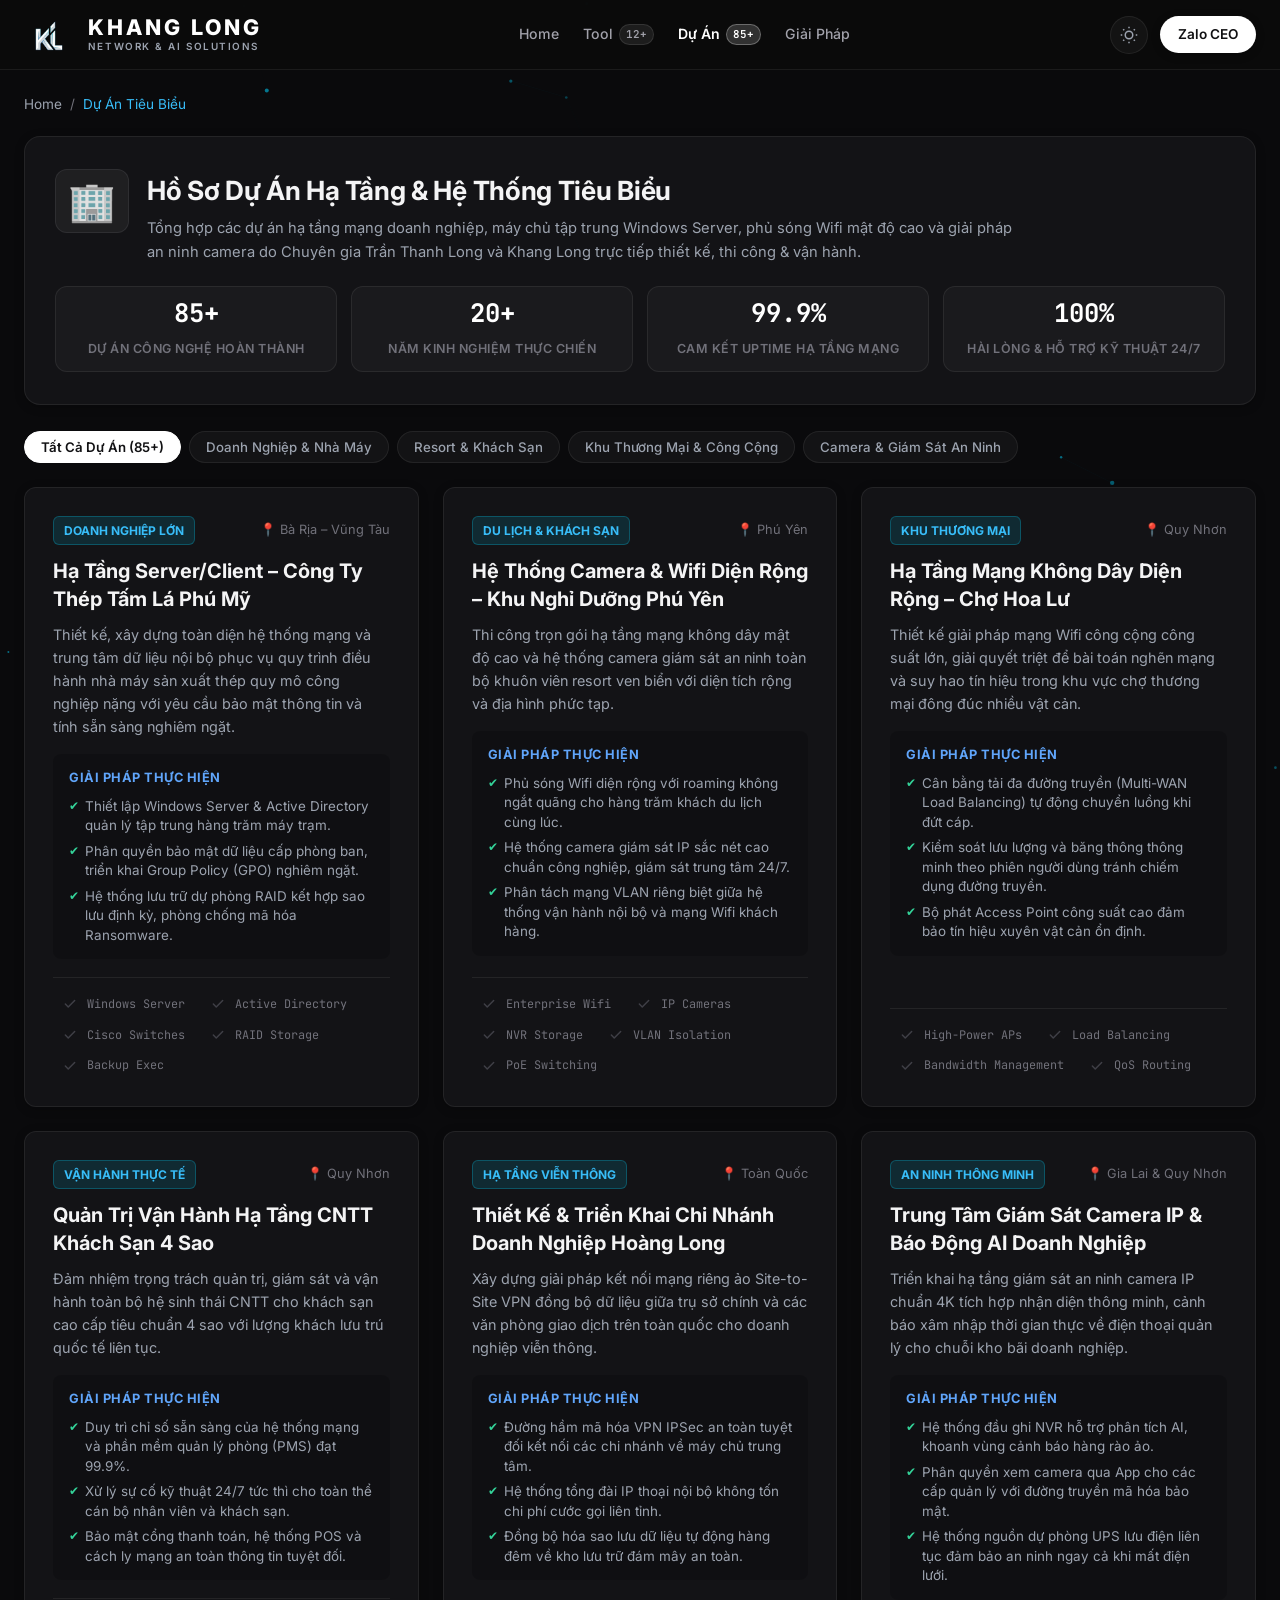
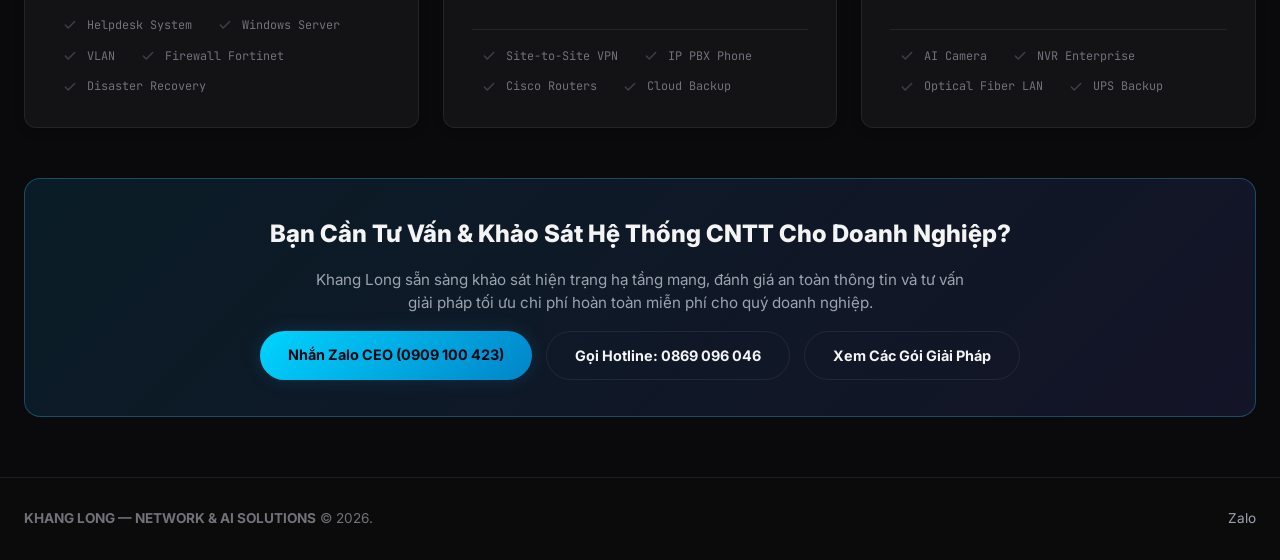
==== projects.html @ 03faca3a "perf: optimize webp images, defer scripts, and mobile canvas particles" ====
<!DOCTYPE html>
<html lang="vi" data-theme="dark">
<head>
  <meta charset="UTF-8">
  <meta name="viewport" content="width=device-width, initial-scale=1.0">
  <title>Dự Án Hạ Tầng &amp; Hệ Thống Tiêu Biểu | KHANG LONG — Network &amp; AI Solutions</title>
  
  <!-- Canonical URL & Primary SEO -->
  <link rel="canonical" href="https://khanglong.pro/projects.html">
  <meta name="description" content="Chi tiết các dự án hạ tầng mạng doanh nghiệp, máy chủ Windows Server, hệ thống Wifi diện rộng và an ninh camera do Khang Long triển khai.">
  <meta name="keywords" content="dự án hạ tầng mạng, thi công camera quy nhơn, hệ thống wifi khách sạn, resort quy nhơn, khang long projects">
  <meta name="author" content="KHANG LONG Network & AI Solutions">
  <meta name="robots" content="index, follow">

  <!-- OpenGraph Meta Tags (Facebook, Zalo) -->
  <meta property="og:locale" content="vi_VN">
  <meta property="og:type" content="website">
  <meta property="og:site_name" content="KHANG LONG — Network & AI Solutions">
  <meta property="og:title" content="Dự Án Tiêu Biểu | KHANG LONG — Network & AI Solutions">
  <meta property="og:description" content="Hơn 85+ dự án hạ tầng công nghệ thông tin cho doanh nghiệp, nhà máy, resort, khách sạn.">
  <meta property="og:url" content="https://khanglong.pro/projects.html">
  <meta property="og:image" content="https://khanglong.pro/assets/images/khanglong_logo_official.jpg">
  <meta property="og:image:width" content="1200">
  <meta property="og:image:height" content="630">

  <!-- Favicon & Mobile Icons -->
  <link rel="icon" type="image/webp" href="assets/images/khanglong_transparent_icon.webp">
  <link rel="apple-touch-icon" href="assets/images/khanglong_transparent_icon.webp">

  <!-- Google Fonts: Inter, Plus Jakarta Sans & JetBrains Mono -->
  <link rel="preconnect" href="https://fonts.googleapis.com">
  <link rel="preconnect" href="https://fonts.gstatic.com" crossorigin>
  <link href="https://fonts.googleapis.com/css2?family=Inter:wght@400;500;600;700;800&family=JetBrains+Mono:wght@400;500;600&family=Plus+Jakarta+Sans:wght@600;700;800&display=swap" rel="stylesheet">

  <!-- Core CSS -->
  <link rel="stylesheet" href="assets/css/style.css">

  <style>
    .page-container {
      max-width: var(--max-width);
      margin: 24px auto 60px;
      padding: 0 24px;
      position: relative;
      z-index: 10;
    }

    .breadcrumb-nav {
      display: flex;
      align-items: center;
      gap: 8px;
      font-size: 0.85rem;
      color: var(--text-muted);
      margin-bottom: 20px;
    }
    .breadcrumb-nav a {
      color: var(--text-secondary);
      text-decoration: none;
      transition: color 0.2s ease;
    }
    .breadcrumb-nav a:hover {
      color: var(--cyan);
    }

    /* Hero Banner */
    .hero-banner {
      padding: 32px 30px;
      border-radius: var(--radius-lg);
      margin-bottom: 26px;
      position: relative;
      display: flex;
      flex-direction: column;
      gap: 18px;
    }
    .hero-title-row {
      display: flex;
      align-items: flex-start;
      gap: 18px;
    }
    .hero-icon-box {
      font-size: 2.4rem;
      line-height: 1;
      padding: 12px;
      background: rgba(255, 255, 255, 0.05);
      border: 1px solid var(--glass-border);
      border-radius: var(--radius-md);
    }
    .hero-title {
      font-family: var(--font-main);
      font-size: 1.65rem;
      font-weight: 700;
      color: var(--text-primary);
      margin-bottom: 6px;
      letter-spacing: -0.3px;
    }
    .hero-desc {
      font-size: 0.92rem;
      color: var(--text-secondary);
      line-height: 1.6;
      max-width: 880px;
    }

    /* Stats Row */
    .stats-row {
      display: grid;
      grid-template-columns: repeat(auto-fit, minmax(200px, 1fr));
      gap: 14px;
      margin-top: 4px;
    }
    .stat-box {
      padding: 14px 18px;
      background: rgba(255, 255, 255, 0.03);
      border: 1px solid var(--glass-border);
      border-radius: var(--radius-md);
      display: flex;
      align-items: center;
      gap: 14px;
    }
    .stat-number {
      font-size: 1.6rem;
      font-weight: 700;
      color: #ffffff;
      font-family: var(--font-mono);
      line-height: 1;
    }
    .stat-label {
      font-size: 0.78rem;
      color: var(--text-muted);
      line-height: 1.3;
    }

    /* Filter Bar */
    .filter-bar {
      display: flex;
      gap: 8px;
      flex-wrap: wrap;
      margin-bottom: 24px;
    }
    .filter-btn {
      padding: 7px 16px;
      border-radius: 999px;
      background: rgba(255, 255, 255, 0.04);
      border: 1px solid var(--glass-border);
      color: var(--text-secondary);
      font-family: var(--font-main);
      font-size: 0.83rem;
      font-weight: 500;
      cursor: pointer;
      transition: all 0.2s ease;
    }
    .filter-btn:hover {
      background: rgba(255, 255, 255, 0.08);
      color: var(--text-primary);
    }
    .filter-btn.active {
      background: #ffffff;
      color: #111113;
      border-color: #ffffff;
      font-weight: 600;
    }

    /* Projects Detailed Grid */
    .projects-detailed-grid {
      display: grid;
      grid-template-columns: repeat(auto-fit, minmax(380px, 1fr));
      gap: 24px;
    }
    .project-card-detail {
      padding: 28px;
      display: flex;
      flex-direction: column;
      justify-content: space-between;
      transition: all 0.3s cubic-bezier(0.4, 0, 0.2, 1);
    }
    .project-card-detail:hover {
      transform: translateY(-5px);
      border-color: var(--glass-border-hover);
      box-shadow: 0 16px 36px rgba(0, 0, 0, 0.35);
    }
    .project-meta-row {
      display: flex;
      justify-content: space-between;
      align-items: center;
      margin-bottom: 12px;
    }
    .project-badge-tag {
      font-size: 0.75rem;
      font-weight: 700;
      text-transform: uppercase;
      padding: 4px 10px;
      border-radius: 6px;
      background: rgba(0, 212, 255, 0.12);
      color: var(--cyan);
      border: 1px solid rgba(0, 212, 255, 0.25);
    }
    .project-location-tag {
      font-size: 0.8rem;
      color: var(--text-muted);
      display: flex;
      align-items: center;
      gap: 4px;
    }
    .project-title {
      font-size: 1.25rem;
      font-weight: 700;
      color: var(--text-primary);
      margin-bottom: 10px;
      line-height: 1.4;
    }
    .project-desc {
      font-size: 0.9rem;
      color: var(--text-secondary);
      line-height: 1.6;
      margin-bottom: 16px;
    }
    .project-highlights-box {
      background: rgba(0, 0, 0, 0.2);
      border-radius: var(--radius-sm);
      padding: 14px 16px;
      margin-bottom: 18px;
    }
    [data-theme="light"] .project-highlights-box {
      background: #f1f5f9;
    }
    .project-highlights-title {
      font-size: 0.8rem;
      font-weight: 700;
      text-transform: uppercase;
      letter-spacing: 0.5px;
      color: var(--blue);
      margin-bottom: 8px;
    }
    .project-highlights-list {
      list-style: none;
      padding: 0;
      margin: 0;
      display: flex;
      flex-direction: column;
      gap: 6px;
    }
    .project-highlights-list li {
      font-size: 0.84rem;
      color: var(--text-secondary);
      position: relative;
      padding-left: 16px;
      line-height: 1.45;
    }
    .project-highlights-list li::before {
      content: '✔';
      position: absolute;
      left: 0;
      color: var(--green);
      font-size: 0.75rem;
    }
    .project-tech-tags {
      display: flex;
      flex-wrap: wrap;
      gap: 6px;
      margin-top: auto;
      padding-top: 14px;
      border-top: 1px solid var(--glass-border);
    }
    .tech-pill {
      font-family: var(--font-mono);
      font-size: 0.74rem;
      padding: 4px 10px;
      background: rgba(255, 255, 255, 0.05);
      border-radius: 6px;
      color: var(--text-muted);
      border: 1px solid rgba(255, 255, 255, 0.08);
    }
    [data-theme="light"] .tech-pill {
      background: #f8fafc;
      border-color: #e2e8f0;
      color: #64748b;
    }

    /* CTA Section */
    .cta-banner {
      margin-top: 50px;
      padding: 36px 32px;
      border-radius: var(--radius-lg);
      text-align: center;
      background: linear-gradient(135deg, rgba(14, 165, 233, 0.12), rgba(99, 102, 241, 0.12));
      border: 1px solid rgba(56, 189, 248, 0.3);
      display: flex;
      flex-direction: column;
      align-items: center;
      gap: 16px;
    }
    .cta-banner h3 {
      font-size: 1.5rem;
      font-weight: 800;
      color: var(--text-primary);
    }
    .cta-banner p {
      max-width: 650px;
      color: var(--text-secondary);
      font-size: 0.95rem;
      line-height: 1.5;
    }
    .cta-btn-group {
      display: flex;
      gap: 14px;
      flex-wrap: wrap;
      justify-content: center;
    }
    .btn-action-primary {
      padding: 12px 28px;
      background: linear-gradient(135deg, #00d4ff, #0284c7);
      color: #030712;
      font-weight: 700;
      font-size: 0.9rem;
      border-radius: 999px;
      text-decoration: none;
      box-shadow: 0 0 20px var(--cyan-glow);
      transition: all 0.25s ease;
    }
    .btn-action-primary:hover {
      transform: translateY(-2px);
      box-shadow: 0 0 26px var(--cyan-glow);
    }
    .btn-action-outline {
      padding: 12px 28px;
      background: transparent;
      border: 1px solid var(--glass-border);
      color: var(--text-primary);
      font-weight: 700;
      font-size: 0.9rem;
      border-radius: 999px;
      text-decoration: none;
      transition: all 0.25s ease;
    }
    .btn-action-outline:hover {
      border-color: var(--cyan);
      color: var(--cyan);
    }
  </style>
</head>
<body>

  <!-- Background Canvas & Ambient Orbs -->
  <canvas id="particle-canvas"></canvas>
  <div class="ambient-orb orb-1"></div>
  <div class="ambient-orb orb-2"></div>

  <!-- ================= TOP HEADER ================= -->
  <header class="top-header">
    <div class="header-container">
      <a href="index.html" class="brand-link">
        <img src="assets/images/khanglong_transparent_icon.webp" alt="KL Logo" class="brand-icon" width="36" height="36" decoding="async">
        <div class="brand-text">
          <span class="brand-title">KHANG LONG</span>
          <span class="brand-sub">NETWORK &amp; AI SOLUTIONS</span>
        </div>
      </a>

      <!-- Navigation Menu -->
      <nav>
        <ul class="nav-menu">
          <li><a href="index.html" class="nav-item-btn">Home</a></li>
          <li><a href="tools.html" class="nav-item-btn">Tool <span class="badge-pill">12+</span></a></li>
          <li><a href="projects.html" class="nav-item-btn active">Dự Án <span class="badge-pill">85+</span></a></li>
          <li><a href="services.html" class="nav-item-btn">Giải Pháp</a></li>
        </ul>
      </nav>

      <!-- Actions -->
      <div class="header-actions">
        <button class="theme-toggle-btn" id="theme-toggle" title="Chuyển đổi Sáng/Tối">
          <svg width="18" height="18" viewBox="0 0 24 24" fill="none" stroke="currentColor" stroke-width="2">
            <circle cx="12" cy="12" r="5"></circle>
            <line x1="12" y1="1" x2="12" y2="3"></line>
            <line x1="12" y1="21" x2="12" y2="23"></line>
            <line x1="4.22" y1="4.22" x2="5.64" y2="5.64"></line>
            <line x1="18.36" y1="18.36" x2="19.78" y2="19.78"></line>
            <line x1="1" y1="12" x2="3" y2="12"></line>
            <line x1="21" y1="12" x2="23" y2="12"></line>
            <line x1="4.22" y1="19.78" x2="5.64" y2="18.36"></line>
            <line x1="18.36" y1="5.64" x2="19.78" y2="4.22"></line>
          </svg>
        </button>
        <a href="https://zalo.me/0909100423" target="_blank" class="cta-contact-btn">Zalo CEO</a>
      </div>
    </div>
  </header>

  <!-- ================= PROJECTS PAGE CONTAINER ================= -->
  <main class="page-container">
    
    <!-- Breadcrumbs -->
    <div class="breadcrumb-nav">
      <a href="index.html">Home</a>
      <span style="color: var(--text-muted);">/</span>
      <span style="color: var(--cyan);">Dự Án Tiêu Biểu</span>
    </div>

    <!-- Hero Banner -->
    <div class="hero-banner glass-panel">
      <div class="hero-title-row">
        <div class="hero-icon-box">🏢</div>
        <div>
          <h1 class="hero-title">Hồ Sơ Dự Án Hạ Tầng &amp; Hệ Thống Tiêu Biểu</h1>
          <p class="hero-desc">
            Tổng hợp các dự án hạ tầng mạng doanh nghiệp, máy chủ tập trung Windows Server, phủ sóng Wifi mật độ cao và giải pháp an ninh camera do Chuyên gia Trần Thanh Long và Khang Long trực tiếp thiết kế, thi công &amp; vận hành.
          </p>
        </div>
      </div>

      <!-- Stats -->
      <div class="stats-row">
        <div class="stat-box">
          <div class="stat-number">85+</div>
          <div class="stat-label">Dự án công nghệ hoàn thành</div>
        </div>
        <div class="stat-box">
          <div class="stat-number">20+</div>
          <div class="stat-label">Năm kinh nghiệm thực chiến</div>
        </div>
        <div class="stat-box">
          <div class="stat-number">99.9%</div>
          <div class="stat-label">Cam kết Uptime hạ tầng mạng</div>
        </div>
        <div class="stat-box">
          <div class="stat-number">100%</div>
          <div class="stat-label">Hài lòng &amp; Hỗ trợ kỹ thuật 24/7</div>
        </div>
      </div>
    </div>

    <!-- Category Filters -->
    <div class="filter-bar">
      <button class="filter-btn active" data-filter="all">Tất Cả Dự Án (85+)</button>
      <button class="filter-btn" data-filter="enterprise">Doanh Nghiệp &amp; Nhà Máy</button>
      <button class="filter-btn" data-filter="hospitality">Resort &amp; Khách Sạn</button>
      <button class="filter-btn" data-filter="commercial">Khu Thương Mại &amp; Công Cộng</button>
      <button class="filter-btn" data-filter="security">Camera &amp; Giám Sát An Ninh</button>
    </div>

    <!-- Projects Grid -->
    <div class="projects-detailed-grid" id="projects-grid">

      <!-- Project 1 -->
      <div class="project-card-detail glass-panel" data-category="enterprise">
        <div>
          <div class="project-meta-row">
            <span class="project-badge-tag">Doanh Nghiệp Lớn</span>
            <span class="project-location-tag">📍 Bà Rịa – Vũng Tàu</span>
          </div>
          <h2 class="project-title">Hạ Tầng Server/Client – Công Ty Thép Tấm Lá Phú Mỹ</h2>
          <p class="project-desc">
            Thiết kế, xây dựng toàn diện hệ thống mạng và trung tâm dữ liệu nội bộ phục vụ quy trình điều hành nhà máy sản xuất thép quy mô công nghiệp nặng với yêu cầu bảo mật thông tin và tính sẵn sàng nghiêm ngặt.
          </p>
          <div class="project-highlights-box">
            <div class="project-highlights-title">Giải Pháp Thực Hiện</div>
            <ul class="project-highlights-list">
              <li>Thiết lập Windows Server &amp; Active Directory quản lý tập trung hàng trăm máy trạm.</li>
              <li>Phân quyền bảo mật dữ liệu cấp phòng ban, triển khai Group Policy (GPO) nghiêm ngặt.</li>
              <li>Hệ thống lưu trữ dự phòng RAID kết hợp sao lưu định kỳ, phòng chống mã hóa Ransomware.</li>
            </ul>
          </div>
        </div>
        <div class="project-tech-tags">
          <span class="tech-pill">Windows Server</span>
          <span class="tech-pill">Active Directory</span>
          <span class="tech-pill">Cisco Switches</span>
          <span class="tech-pill">RAID Storage</span>
          <span class="tech-pill">Backup Exec</span>
        </div>
      </div>

      <!-- Project 2 -->
      <div class="project-card-detail glass-panel" data-category="hospitality">
        <div>
          <div class="project-meta-row">
            <span class="project-badge-tag">Du Lịch &amp; Khách Sạn</span>
            <span class="project-location-tag">📍 Phú Yên</span>
          </div>
          <h2 class="project-title">Hệ Thống Camera &amp; Wifi Diện Rộng – Khu Nghỉ Dưỡng Phú Yên</h2>
          <p class="project-desc">
            Thi công trọn gói hạ tầng mạng không dây mật độ cao và hệ thống camera giám sát an ninh toàn bộ khuôn viên resort ven biển với diện tích rộng và địa hình phức tạp.
          </p>
          <div class="project-highlights-box">
            <div class="project-highlights-title">Giải Pháp Thực Hiện</div>
            <ul class="project-highlights-list">
              <li>Phủ sóng Wifi diện rộng với roaming không ngắt quãng cho hàng trăm khách du lịch cùng lúc.</li>
              <li>Hệ thống camera giám sát IP sắc nét cao chuẩn công nghiệp, giám sát trung tâm 24/7.</li>
              <li>Phân tách mạng VLAN riêng biệt giữa hệ thống vận hành nội bộ và mạng Wifi khách hàng.</li>
            </ul>
          </div>
        </div>
        <div class="project-tech-tags">
          <span class="tech-pill">Enterprise Wifi</span>
          <span class="tech-pill">IP Cameras</span>
          <span class="tech-pill">NVR Storage</span>
          <span class="tech-pill">VLAN Isolation</span>
          <span class="tech-pill">PoE Switching</span>
        </div>
      </div>

      <!-- Project 3 -->
      <div class="project-card-detail glass-panel" data-category="commercial">
        <div>
          <div class="project-meta-row">
            <span class="project-badge-tag">Khu Thương Mại</span>
            <span class="project-location-tag">📍 Quy Nhơn</span>
          </div>
          <h2 class="project-title">Hạ Tầng Mạng Không Dây Diện Rộng – Chợ Hoa Lư</h2>
          <p class="project-desc">
            Thiết kế giải pháp mạng Wifi công cộng công suất lớn, giải quyết triệt để bài toán nghẽn mạng và suy hao tín hiệu trong khu vực chợ thương mại đông đúc nhiều vật cản.
          </p>
          <div class="project-highlights-box">
            <div class="project-highlights-title">Giải Pháp Thực Hiện</div>
            <ul class="project-highlights-list">
              <li>Cân bằng tải đa đường truyền (Multi-WAN Load Balancing) tự động chuyển luồng khi đứt cáp.</li>
              <li>Kiểm soát lưu lượng và băng thông thông minh theo phiên người dùng tránh chiếm dụng đường truyền.</li>
              <li>Bộ phát Access Point công suất cao đảm bảo tín hiệu xuyên vật cản ổn định.</li>
            </ul>
          </div>
        </div>
        <div class="project-tech-tags">
          <span class="tech-pill">High-Power APs</span>
          <span class="tech-pill">Load Balancing</span>
          <span class="tech-pill">Bandwidth Management</span>
          <span class="tech-pill">QoS Routing</span>
        </div>
      </div>

      <!-- Project 4 -->
      <div class="project-card-detail glass-panel" data-category="hospitality">
        <div>
          <div class="project-meta-row">
            <span class="project-badge-tag">Vận Hành Thực Tế</span>
            <span class="project-location-tag">📍 Quy Nhơn</span>
          </div>
          <h2 class="project-title">Quản Trị Vận Hành Hạ Tầng CNTT Khách Sạn 4 Sao</h2>
          <p class="project-desc">
            Đảm nhiệm trọng trách quản trị, giám sát và vận hành toàn bộ hệ sinh thái CNTT cho khách sạn cao cấp tiêu chuẩn 4 sao với lượng khách lưu trú quốc tế liên tục.
          </p>
          <div class="project-highlights-box">
            <div class="project-highlights-title">Giải Pháp Thực Hiện</div>
            <ul class="project-highlights-list">
              <li>Duy trì chỉ số sẵn sàng của hệ thống mạng và phần mềm quản lý phòng (PMS) đạt 99.9%.</li>
              <li>Xử lý sự cố kỹ thuật 24/7 tức thì cho toàn thể cán bộ nhân viên và khách sạn.</li>
              <li>Bảo mật cổng thanh toán, hệ thống POS và cách ly mạng an toàn thông tin tuyệt đối.</li>
            </ul>
          </div>
        </div>
        <div class="project-tech-tags">
          <span class="tech-pill">Helpdesk System</span>
          <span class="tech-pill">Windows Server</span>
          <span class="tech-pill">VLAN</span>
          <span class="tech-pill">Firewall Fortinet</span>
          <span class="tech-pill">Disaster Recovery</span>
        </div>
      </div>

      <!-- Project 5 -->
      <div class="project-card-detail glass-panel" data-category="enterprise">
        <div>
          <div class="project-meta-row">
            <span class="project-badge-tag">Hạ Tầng Viễn Thông</span>
            <span class="project-location-tag">📍 Toàn Quốc</span>
          </div>
          <h2 class="project-title">Thiết Kế &amp; Triển Khai Chi Nhánh Doanh Nghiệp Hoàng Long</h2>
          <p class="project-desc">
            Xây dựng giải pháp kết nối mạng riêng ảo Site-to-Site VPN đồng bộ dữ liệu giữa trụ sở chính và các văn phòng giao dịch trên toàn quốc cho doanh nghiệp viễn thông.
          </p>
          <div class="project-highlights-box">
            <div class="project-highlights-title">Giải Pháp Thực Hiện</div>
            <ul class="project-highlights-list">
              <li>Đường hầm mã hóa VPN IPSec an toàn tuyệt đối kết nối các chi nhánh về máy chủ trung tâm.</li>
              <li>Hệ thống tổng đài IP thoại nội bộ không tốn chi phí cước gọi liên tỉnh.</li>
              <li>Đồng bộ hóa sao lưu dữ liệu tự động hàng đêm về kho lưu trữ đám mây an toàn.</li>
            </ul>
          </div>
        </div>
        <div class="project-tech-tags">
          <span class="tech-pill">Site-to-Site VPN</span>
          <span class="tech-pill">IP PBX Phone</span>
          <span class="tech-pill">Cisco Routers</span>
          <span class="tech-pill">Cloud Backup</span>
        </div>
      </div>

      <!-- Project 6 -->
      <div class="project-card-detail glass-panel" data-category="security">
        <div>
          <div class="project-meta-row">
            <span class="project-badge-tag">An Ninh Thông Minh</span>
            <span class="project-location-tag">📍 Gia Lai &amp; Quy Nhơn</span>
          </div>
          <h2 class="project-title">Trung Tâm Giám Sát Camera IP &amp; Báo Động AI Doanh Nghiệp</h2>
          <p class="project-desc">
            Triển khai hạ tầng giám sát an ninh camera IP chuẩn 4K tích hợp nhận diện thông minh, cảnh báo xâm nhập thời gian thực về điện thoại quản lý cho chuỗi kho bãi doanh nghiệp.
          </p>
          <div class="project-highlights-box">
            <div class="project-highlights-title">Giải Pháp Thực Hiện</div>
            <ul class="project-highlights-list">
              <li>Hệ thống đầu ghi NVR hỗ trợ phân tích AI, khoanh vùng cảnh báo hàng rào ảo.</li>
              <li>Phân quyền xem camera qua App cho các cấp quản lý với đường truyền mã hóa bảo mật.</li>
              <li>Hệ thống nguồn dự phòng UPS lưu điện liên tục đảm bảo an ninh ngay cả khi mất điện lưới.</li>
            </ul>
          </div>
        </div>
        <div class="project-tech-tags">
          <span class="tech-pill">AI Camera</span>
          <span class="tech-pill">NVR Enterprise</span>
          <span class="tech-pill">Optical Fiber LAN</span>
          <span class="tech-pill">UPS Backup</span>
        </div>
      </div>

    </div>

    <!-- Call to Action Banner -->
    <div class="cta-banner">
      <h3>Bạn Cần Tư Vấn &amp; Khảo Sát Hệ Thống CNTT Cho Doanh Nghiệp?</h3>
      <p>
        Khang Long sẵn sàng khảo sát hiện trạng hạ tầng mạng, đánh giá an toàn thông tin và tư vấn giải pháp tối ưu chi phí hoàn toàn miễn phí cho quý doanh nghiệp.
      </p>
      <div class="cta-btn-group">
        <a href="https://zalo.me/0909100423" target="_blank" class="btn-action-primary">Nhắn Zalo CEO (0909 100 423)</a>
        <a href="tel:0869096046" class="btn-action-outline">Gọi Hotline: 0869 096 046</a>
        <a href="services.html" class="btn-action-outline">Xem Các Gói Giải Pháp</a>
      </div>
    </div>

  </main>

  <!-- ================= SITE FOOTER ================= -->
  <footer class="site-footer">
    <div class="footer-inner">
      <div>
        <strong>KHANG LONG — NETWORK &amp; AI SOLUTIONS</strong> &copy; 2026.
      </div>
      <div class="footer-links">
        <a href="https://zalo.me/0909100423" target="_blank">Zalo</a>
      </div>
    </div>
  </footer>

  <!-- Scripts -->
  <script src="assets/js/app.js"></script>
  <script>
    // Project Category Filtering
    document.addEventListener('DOMContentLoaded', () => {
      const filterBtns = document.querySelectorAll('.filter-btn');
      const projectCards = document.querySelectorAll('.project-card-detail');

      filterBtns.forEach(btn => {
        btn.addEventListener('click', () => {
          filterBtns.forEach(b => b.classList.remove('active'));
          btn.classList.add('active');

          const filter = btn.getAttribute('data-filter');
          projectCards.forEach(card => {
            if (filter === 'all' || card.getAttribute('data-category') === filter) {
              card.style.display = 'flex';
            } else {
              card.style.display = 'none';
            }
          });
        });
      });
    });
  </script>
</body>
</html>
---- assets/css/style.css ----
/* ===================================================================
   KHANG LONG — CYBER PORTAL & SOLUTIONS HUB
   Futuristic Glassmorphism · Cyber Neon · Dynamic Dashboard
   Design System: Obsidian Black, Pure White, Electric Cyan (#00d4ff)
   =================================================================== */

*, *::before, *::after {
  box-sizing: border-box;
  margin: 0;
  padding: 0;
}

:root {
  /* Claude Console Exact Dark Palette (#0b0b0b / #131316) */
  --bg-deep: #0a0a0c;
  --bg-surface: #0f0f12;
  --bg-card: #131316;
  --bg-card-hover: #1c1c20;
  --glass-border: rgba(255, 255, 255, 0.07);
  --glass-border-hover: rgba(255, 255, 255, 0.15);

  /* Accents & Pastel Tones (Claude Style) */
  --pastel-blue: #60a5fa;
  --pastel-blue-bg: #1e293b;
  --pastel-peach: #fb923c;
  --pastel-peach-bg: #372017;
  --pastel-cream: #fde047;
  --pastel-cream-bg: #332b14;
  --pastel-mint: #34d399;
  --pastel-mint-bg: #132e24;

  --cyan: #38bdf8;
  --cyan-glow: rgba(56, 189, 248, 0.12);
  --blue: #60a5fa;
  --purple: #a78bfa;
  --green: #34d399;
  --green-glow: rgba(52, 211, 153, 0.15);

  /* Typography Colors */
  --text-primary: #f4f4f5;
  --text-secondary: #9ca3af;
  --text-muted: #71717a;
  --text-accent: #ffffff;

  /* Fonts */
  --font-main: 'Inter', -apple-system, BlinkMacSystemFont, 'Segoe UI', Roboto, sans-serif;
  --font-display: 'Plus Jakarta Sans', var(--font-main);
  --font-mono: 'JetBrains Mono', monospace;

  /* Layout */
  --max-width: 1440px;
  --sidebar-w: 385px;
  --header-h: 70px;
  --header-bg: rgba(11, 11, 11, 0.96);
  --footer-bg: #0b0b0b;
  --radius-sm: 8px;
  --radius-md: 12px;
  --radius-lg: 16px;
}

/* Light Mode Theme */
[data-theme="light"] {
  --bg-deep: #f8fafc;
  --bg-surface: #ffffff;
  --bg-card: #ffffff;
  --bg-card-hover: #f8fafc;
  --header-bg: rgba(255, 255, 255, 0.94);
  --footer-bg: #f1f5f9;
  --glass-border: #e2e8f0;
  --glass-border-hover: #cbd5e1;

  --cyan: #0284c7;
  --cyan-glow: rgba(2, 132, 199, 0.1);
  --blue: #2563eb;
  --purple: #7c3aed;
  --green: #059669;

  --text-primary: #0f172a;
  --text-secondary: #475569;
  --text-muted: #64748b;
}

body {
  font-family: var(--font-main);
  background-color: var(--bg-deep);
  color: var(--text-primary);
  min-height: 100vh;
  line-height: 1.6;
  overflow-x: hidden;
  transition: background-color 0.3s ease, color 0.3s ease;
}

/* Background Atmosphere */
#particle-canvas {
  position: fixed;
  inset: 0;
  width: 100%;
  height: 100%;
  pointer-events: none;
  z-index: 0;
}

.ambient-orb {
  display: none;
}

/* Glass Card Utility - Minimalist Claude Obsidian Card */
.glass-panel {
  background: var(--bg-card);
  border: 1px solid var(--glass-border);
  border-radius: var(--radius-md);
  box-shadow: 0 2px 10px rgba(0, 0, 0, 0.25);
  transition: all 0.25s cubic-bezier(0.16, 1, 0.3, 1);
}

.glass-panel:hover {
  border-color: var(--glass-border-hover);
}

/* ================= HEADER ================= */
.top-header {
  position: sticky;
  top: 0;
  height: var(--header-h);
  background: var(--header-bg);
  backdrop-filter: blur(16px);
  -webkit-backdrop-filter: blur(16px);
  border-bottom: 1px solid var(--glass-border);
  z-index: 100;
  display: flex;
  align-items: center;
  transition: background-color 0.3s ease, border-color 0.3s ease;
}

.header-container {
  max-width: var(--max-width);
  width: 100%;
  margin: 0 auto;
  padding: 0 24px;
  display: flex;
  align-items: center;
  justify-content: space-between;
}

/* Brand Identity */
.brand-link {
  display: flex;
  align-items: center;
  gap: 14px;
  text-decoration: none;
}

.brand-icon {
  height: 40px;
  width: auto;
  object-fit: contain;
}

.brand-text {
  display: inline-flex;
  flex-direction: column;
  justify-content: center;
  line-height: 1.15;
}

.brand-title {
  font-family: var(--font-main);
  font-size: 1.35rem;
  font-weight: 800;
  color: #ffffff;
  letter-spacing: 3px;
  margin-right: -3px;
  text-transform: uppercase;
  line-height: 1;
  display: block;
}

[data-theme="light"] .brand-title {
  color: #0f172a;
}

.brand-sub {
  font-family: var(--font-main);
  font-size: 0.62rem;
  font-weight: 600;
  color: var(--text-secondary);
  letter-spacing: 1.55px;
  margin-right: -1.55px;
  text-transform: uppercase;
  line-height: 1;
  display: block;
  margin-top: 4px;
}

/* Nav Menu with Slender Underline Just Fitting Text Width */
.nav-menu {
  display: flex;
  align-items: center;
  gap: 16px;
  list-style: none;
}

.nav-item-btn {
  display: inline-flex;
  align-items: center;
  gap: 6px;
  padding: 8px 4px;
  border-radius: 0;
  color: #a1a1aa;
  font-size: 0.88rem;
  font-weight: 500;
  text-decoration: none;
  background: transparent;
  border: none;
  cursor: pointer;
  position: relative;
  transition: all 0.2s ease;
}

.nav-item-btn::after {
  display: none !important;
}

.nav-item-btn .nav-label {
  position: relative;
  display: inline-block;
  padding-bottom: 4px;
  color: inherit;
}

.nav-item-btn .nav-label::after {
  content: '';
  position: absolute;
  bottom: 0;
  left: 0;
  width: 0%;
  height: 1.5px; /* Mảnh thanh lịch */
  background: #ffffff;
  border-radius: 999px;
  transition: width 0.22s cubic-bezier(0.16, 1, 0.3, 1), box-shadow 0.2s ease;
}

.nav-item-btn:hover {
  color: #ffffff;
  background: transparent;
  text-shadow: 0 0 10px rgba(255, 255, 255, 0.5);
}

.nav-item-btn:hover .nav-label::after {
  width: 100%;
  box-shadow: 0 0 6px rgba(255, 255, 255, 0.7);
}

.nav-item-btn.active {
  color: #ffffff;
  font-weight: 600;
  background: transparent;
  border: none;
}

.nav-item-btn.active .nav-label::after {
  width: 100%;
  box-shadow: 0 0 6px rgba(255, 255, 255, 0.6);
}

.nav-item-btn .badge-pill {
  font-family: var(--font-mono);
  font-size: 0.68rem;
  padding: 1px 6px;
  border-radius: 999px;
  background: rgba(255, 255, 255, 0.08);
  color: #a1a1aa;
  border: 1px solid rgba(255, 255, 255, 0.1);
  font-weight: 600;
  transition: all 0.2s ease;
}

.nav-item-btn:hover .badge-pill,
.nav-item-btn.active .badge-pill {
  color: #ffffff;
  background: rgba(255, 255, 255, 0.16);
  border-color: rgba(255, 255, 255, 0.28);
}

/* Header Actions */
.header-actions {
  display: flex;
  align-items: center;
  gap: 12px;
}

.theme-toggle-btn {
  width: 38px;
  height: 38px;
  border-radius: 999px;
  border: 1px solid var(--glass-border);
  background: rgba(255, 255, 255, 0.04);
  color: var(--text-secondary);
  display: flex;
  align-items: center;
  justify-content: center;
  cursor: pointer;
  transition: all 0.2s ease;
}

.theme-toggle-btn:hover {
  background: rgba(255, 255, 255, 0.08);
  color: var(--text-primary);
  border-color: var(--glass-border-hover);
}

/* Account Button replacing Zalo */
.cta-account-btn {
  display: inline-flex;
  align-items: center;
  gap: 8px;
  padding: 8px 18px;
  background: #ffffff;
  color: #111113;
  border-radius: 999px;
  font-size: 0.86rem;
  font-weight: 600;
  text-decoration: none;
  border: none;
  cursor: pointer;
  box-shadow: 0 2px 10px rgba(0, 0, 0, 0.25);
  transition: all 0.22s ease;
}

.cta-account-btn:hover {
  background: #f4f4f5;
  transform: translateY(-1px);
  box-shadow: 0 4px 16px rgba(255, 255, 255, 0.25);
}

.cta-account-btn svg {
  color: #18181b;
}

[data-theme="light"] .cta-account-btn {
  background: #0f172a;
  color: #ffffff;
}

[data-theme="light"] .cta-account-btn svg {
  color: #ffffff;
}

.cta-contact-btn {
  padding: 8px 18px;
  background: #ffffff;
  color: #111113;
  border-radius: 999px;
  font-size: 0.85rem;
  font-weight: 600;
  text-decoration: none;
  box-shadow: 0 2px 8px rgba(0, 0, 0, 0.25);
  transition: all 0.2s ease;
}

.cta-contact-btn:hover {
  background: #e4e4e7;
  transform: translateY(-1px);
  box-shadow: 0 4px 12px rgba(0, 0, 0, 0.35);
}

/* ================= AUTH MODAL (ĐĂNG NHẬP / ĐĂNG KÝ) ================= */
.auth-modal-overlay {
  position: fixed;
  inset: 0;
  width: 100%;
  height: 100%;
  background: rgba(0, 0, 0, 0.82);
  backdrop-filter: blur(10px);
  -webkit-backdrop-filter: blur(10px);
  display: flex;
  align-items: center;
  justify-content: center;
  z-index: 99999;
  opacity: 0;
  pointer-events: none;
  transition: opacity 0.25s ease;
  padding: 16px;
}

.auth-modal-overlay.active {
  opacity: 1;
  pointer-events: auto;
}

.auth-modal-card {
  position: relative;
  width: 100%;
  max-width: 440px;
  background: #111114;
  border: 1px solid rgba(255, 255, 255, 0.12);
  border-radius: 24px;
  padding: 30px 28px 26px;
  box-shadow: 0 25px 60px rgba(0, 0, 0, 0.8), 0 0 40px rgba(56, 189, 248, 0.08);
  transform: scale(0.94) translateY(12px);
  transition: transform 0.25s cubic-bezier(0.16, 1, 0.3, 1);
  color: #f4f4f5;
  font-family: var(--font-main);
}

.auth-modal-overlay.active .auth-modal-card {
  transform: scale(1) translateY(0);
}

/* Close Button (Minimalist Dark with Red Accent on Hover) */
.auth-close-btn {
  position: absolute;
  top: 18px;
  right: 18px;
  width: 30px;
  height: 30px;
  border-radius: 50%;
  background: rgba(255, 255, 255, 0.07);
  border: 1px solid rgba(255, 255, 255, 0.12);
  color: #a1a1aa;
  cursor: pointer;
  display: flex;
  align-items: center;
  justify-content: center;
  transition: all 0.2s ease;
  z-index: 2;
}

.auth-close-btn:hover {
  background: #ef4444;
  border-color: #ef4444;
  color: #ffffff;
  transform: scale(1.1);
  box-shadow: 0 0 12px rgba(239, 68, 68, 0.5);
}

/* Tabs: Đăng nhập / Đăng ký */
.auth-tabs {
  display: grid;
  grid-template-columns: 1fr 1fr;
  margin-bottom: 22px;
  position: relative;
  border-bottom: 1px solid rgba(255, 255, 255, 0.08);
}

.auth-tab-btn {
  background: transparent;
  border: none;
  padding: 10px 0 12px;
  font-size: 1.02rem;
  font-weight: 700;
  color: #71717a;
  cursor: pointer;
  position: relative;
  transition: color 0.2s ease;
  text-align: center;
}

.auth-tab-btn::after {
  content: '';
  position: absolute;
  bottom: -1px;
  left: 0;
  width: 0%;
  height: 3px;
  background: #38bdf8;
  box-shadow: 0 0 10px rgba(56, 189, 248, 0.6);
  border-radius: 3px;
  transition: width 0.22s ease;
}

.auth-tab-btn:hover {
  color: #e4e4e7;
}

.auth-tab-btn.active {
  color: #ffffff;
}

.auth-tab-btn.active::after {
  width: 100%;
}

/* Alert Notification Banner - Themed Cyan & Emerald */
.auth-alert-banner {
  border-radius: 12px;
  padding: 12px 14px;
  font-size: 0.88rem;
  font-weight: 500;
  display: flex;
  align-items: center;
  gap: 10px;
  margin-bottom: 18px;
}

.auth-alert-banner.login-alert {
  background: rgba(56, 189, 248, 0.08);
  border: 1px solid rgba(56, 189, 248, 0.22);
  color: #38bdf8;
}

.auth-alert-banner.register-alert {
  background: rgba(52, 211, 153, 0.08);
  border: 1px solid rgba(52, 211, 153, 0.22);
  color: #34d399;
}

.auth-alert-banner svg {
  flex-shrink: 0;
}

/* Sign in with Google Button - Dark Glass Card */
.auth-google-btn {
  width: 100%;
  display: flex;
  align-items: center;
  justify-content: center;
  gap: 10px;
  padding: 11px 16px;
  border-radius: 10px;
  background: #18181b;
  border: 1px solid rgba(255, 255, 255, 0.1);
  color: #f4f4f5;
  font-size: 0.92rem;
  font-weight: 500;
  cursor: pointer;
  transition: all 0.2s ease;
}

.auth-google-btn:hover {
  background: #232327;
  border-color: rgba(255, 255, 255, 0.2);
  transform: translateY(-1px);
}

/* Divider "── Hoặc ──" */
.auth-divider {
  display: flex;
  align-items: center;
  gap: 14px;
  margin: 18px 0;
  color: #71717a;
  font-size: 0.84rem;
}

.auth-divider::before,
.auth-divider::after {
  content: '';
  flex: 1;
  height: 1px;
  background: rgba(255, 255, 255, 0.08);
}

/* Form Panels */
.auth-form-panel {
  display: none;
}

.auth-form-panel.active {
  display: block;
}

.auth-field-group {
  margin-bottom: 14px;
}

.auth-field-group label {
  display: block;
  font-size: 0.85rem;
  font-weight: 600;
  color: #d4d4d8;
  margin-bottom: 6px;
}

.auth-input-box {
  display: flex;
  align-items: center;
  gap: 10px;
  background: #18181b;
  border: 1px solid rgba(255, 255, 255, 0.1);
  border-radius: 10px;
  padding: 11px 14px;
  transition: border-color 0.18s ease, box-shadow 0.18s ease, background 0.18s ease;
}

.auth-input-box:focus-within {
  border-color: #38bdf8;
  background: #1e1e24;
  box-shadow: 0 0 0 3px rgba(56, 189, 248, 0.2);
}

.auth-input-box svg.input-icon {
  color: #71717a;
  flex-shrink: 0;
}

.auth-input-box input {
  flex: 1;
  background: transparent;
  border: none;
  outline: none;
  font-family: inherit;
  font-size: 0.9rem;
  color: #ffffff;
}

.auth-input-box input::placeholder {
  color: #52525b;
}

.auth-toggle-pwd {
  font-size: 0.82rem;
  font-weight: 500;
  color: #a1a1aa;
  cursor: pointer;
  background: transparent;
  border: none;
  padding: 0 2px;
  user-select: none;
  transition: color 0.18s ease;
}

.auth-toggle-pwd:hover {
  color: #38bdf8;
}

.auth-send-code-btn {
  background: rgba(56, 189, 248, 0.15);
  color: #38bdf8;
  border: 1px solid rgba(56, 189, 248, 0.3);
  border-radius: 6px;
  padding: 6px 14px;
  font-size: 0.82rem;
  font-weight: 600;
  cursor: pointer;
  white-space: nowrap;
  transition: all 0.18s ease;
}

.auth-send-code-btn:hover {
  background: #38bdf8;
  color: #0b0b0b;
}

/* Options Row (Remember / Forgot) */
.auth-options-row {
  display: flex;
  align-items: center;
  justify-content: space-between;
  margin-bottom: 18px;
  font-size: 0.84rem;
}

.auth-remember-label {
  display: flex;
  align-items: center;
  gap: 8px;
  color: #a1a1aa;
  cursor: pointer;
}

.auth-remember-label input[type="checkbox"] {
  accent-color: #38bdf8;
  width: 15px;
  height: 15px;
}

.auth-forgot-link {
  color: #a1a1aa;
  text-decoration: none;
  font-weight: 500;
  transition: color 0.18s ease;
}

.auth-forgot-link:hover {
  color: #38bdf8;
  text-decoration: underline;
}

/* Primary Submit CTA - High Contrast White with Cyber Glow */
.auth-submit-btn {
  width: 100%;
  padding: 13px;
  border-radius: 10px;
  background: #ffffff;
  color: #0b0b0b;
  font-size: 0.96rem;
  font-weight: 700;
  border: none;
  cursor: pointer;
  box-shadow: 0 4px 16px rgba(255, 255, 255, 0.15);
  transition: all 0.2s ease;
}

.auth-submit-btn:hover {
  background: #e4e4e7;
  transform: translateY(-1px);
  box-shadow: 0 6px 20px rgba(56, 189, 248, 0.35);
}

.auth-submit-btn:active {
  transform: translateY(0);
}

/* Switch Form Footer */
.auth-switch-footer {
  text-align: center;
  margin-top: 18px;
  font-size: 0.86rem;
  color: #71717a;
}

.auth-switch-link {
  color: #38bdf8;
  font-weight: 600;
  cursor: pointer;
  border: none;
  background: transparent;
  font-size: inherit;
  font-family: inherit;
  padding: 0;
  margin-left: 4px;
  transition: color 0.18s ease;
}

.auth-switch-link:hover {
  color: #7dd3fc;
  text-decoration: underline;
}

/* Light Mode Overrides for Auth Modal */
[data-theme="light"] .auth-modal-card {
  background: #ffffff;
  border-color: #e2e8f0;
  color: #0f172a;
  box-shadow: 0 25px 60px rgba(15, 23, 42, 0.2);
}

[data-theme="light"] .auth-close-btn {
  background: #f1f5f9;
  border-color: #e2e8f0;
  color: #64748b;
}

[data-theme="light"] .auth-tabs {
  border-bottom-color: #e2e8f0;
}

[data-theme="light"] .auth-tab-btn {
  color: #64748b;
}

[data-theme="light"] .auth-tab-btn.active {
  color: #0f172a;
}

[data-theme="light"] .auth-tab-btn::after {
  background: #0284c7;
  box-shadow: 0 0 10px rgba(2, 132, 199, 0.4);
}

[data-theme="light"] .auth-google-btn {
  background: #f8fafc;
  border-color: #e2e8f0;
  color: #334155;
}

[data-theme="light"] .auth-google-btn:hover {
  background: #f1f5f9;
}

[data-theme="light"] .auth-divider {
  color: #94a3b8;
}

[data-theme="light"] .auth-divider::before,
[data-theme="light"] .auth-divider::after {
  background: #e2e8f0;
}

[data-theme="light"] .auth-field-group label {
  color: #334155;
}

[data-theme="light"] .auth-input-box {
  background: #f8fafc;
  border-color: #e2e8f0;
}

[data-theme="light"] .auth-input-box:focus-within {
  border-color: #0284c7;
  background: #ffffff;
  box-shadow: 0 0 0 3px rgba(2, 132, 199, 0.15);
}

[data-theme="light"] .auth-input-box input {
  color: #0f172a;
}

[data-theme="light"] .auth-input-box input::placeholder {
  color: #94a3b8;
}

[data-theme="light"] .auth-submit-btn {
  background: #0f172a;
  color: #ffffff;
}

[data-theme="light"] .auth-submit-btn:hover {
  background: #1e293b;
}

[data-theme="light"] .auth-switch-link {
  color: #0284c7;
}

/* ================= LAYOUT CONTAINER ================= */
.main-wrapper {
  max-width: var(--max-width);
  margin: 20px auto 40px;
  padding: 0 24px;
  display: grid;
  grid-template-columns: var(--sidebar-w) 1fr;
  gap: 28px;
  align-items: start; /* CRITICAL: Enables sticky positioning */
  position: relative;
  z-index: 10;
}

/* ================= SIDEBAR PROFILE (STICKY & SCREEN HEIGHT) ================= */
.sidebar-profile {
  position: sticky;
  top: calc(var(--header-h) + 16px);
  max-height: calc(100vh - var(--header-h) - 32px);
  overflow-y: auto;
  scrollbar-width: none;
  -ms-overflow-style: none;
  display: flex;
  flex-direction: column;
}

.sidebar-profile::-webkit-scrollbar {
  display: none;
}

.profile-card {
  padding: 24px 20px 20px;
  text-align: center;
  position: relative;
  background: #0b0b0b !important;
  border: 1px solid rgba(255, 255, 255, 0.08);
}

[data-theme="light"] .profile-card {
  background: #ffffff !important;
  border-color: #e2e8f0;
}

.profile-card::before {
  display: none;
}

/* Avatar Frame - Minimalist with Running Orbit Ring */
.avatar-wrapper {
  position: relative;
  width: 104px;
  height: 104px;
  margin: 0 auto 16px;
  display: flex;
  align-items: center;
  justify-content: center;
}

.avatar-ring-svg {
  position: absolute;
  inset: -9px;
  width: calc(100% + 18px);
  height: calc(100% + 18px);
  pointer-events: none;
  z-index: 2;
  overflow: visible;
}

.avatar-spinner-group {
  transform-origin: 50px 50px;
  animation: rotateAvatarRing 4s linear infinite;
}

@keyframes rotateAvatarRing {
  from {
    transform: rotate(0deg);
  }
  to {
    transform: rotate(360deg);
  }
}

.avatar-img-box {
  width: 100%;
  height: 100%;
  border-radius: 50%;
  overflow: hidden;
  border: 2px solid rgba(255, 255, 255, 0.12);
  box-shadow: 0 4px 16px rgba(0, 0, 0, 0.35);
  position: relative;
  background: #0b0b0b;
  z-index: 1;
}

.avatar-img-box img {
  width: 100%;
  height: 100%;
  object-fit: cover;
}

.online-status-dot {
  position: absolute;
  bottom: 2px;
  right: 2px;
  width: 14px;
  height: 14px;
  background: #22c55e;
  border: 2.5px solid #0b0b0b;
  border-radius: 50%;
  z-index: 3;
}

.profile-name {
  font-size: 1.45rem;
  font-weight: 700;
  color: var(--text-primary);
  display: flex;
  align-items: center;
  justify-content: center;
  gap: 8px;
  margin-bottom: 4px;
  letter-spacing: -0.2px;
}

.verified-icon {
  color: #a1a1aa;
  display: inline-flex;
}

.profile-role {
  font-size: 0.76rem;
  font-weight: 600;
  color: #a1a1aa;
  margin-bottom: 6px;
  text-transform: uppercase;
  letter-spacing: 0.4px;
  white-space: nowrap;
}

.profile-founder {
  display: block;
  font-size: 0.82rem;
  font-weight: 500;
  color: #d4d4d8;
  white-space: nowrap;
  margin-bottom: 10px;
}

[data-theme="light"] .profile-founder {
  color: #334155;
}

.profile-tagline {
  font-size: 0.84rem;
  color: var(--text-secondary);
  line-height: 1.5;
  margin-bottom: 20px;
}

/* Stats Row */
.stats-counter-row {
  display: grid;
  grid-template-columns: repeat(3, 1fr);
  gap: 8px;
  padding: 12px 0;
  border-top: 1px solid rgba(255, 255, 255, 0.08);
  border-bottom: 1px solid rgba(255, 255, 255, 0.08);
  margin-bottom: 16px;
}

.stat-box {
  display: flex;
  flex-direction: column;
}

.stat-value {
  font-size: 1.2rem;
  font-weight: 700;
  font-family: var(--font-mono);
  color: #f4f4f5;
}

[data-theme="light"] .stat-value {
  color: #0f172a;
}

.stat-label {
  font-size: 0.68rem;
  color: var(--text-muted);
  text-transform: uppercase;
  letter-spacing: 0.5px;
  font-weight: 600;
}

/* Contact Action Buttons - Claude Console Input Style */
.contact-actions-list {
  display: flex;
  flex-direction: column;
  gap: 8px;
  margin-bottom: 16px;
}

.contact-btn-item {
  display: flex;
  align-items: center;
  gap: 10px;
  padding: 9px 14px;
  border-radius: var(--radius-sm);
  background: #171717;
  border: 1px solid rgba(255, 255, 255, 0.08);
  color: var(--text-primary);
  text-decoration: none;
  font-size: 0.84rem;
  font-weight: 500;
  transition: all 0.2s ease;
}

.contact-btn-item:hover {
  background: #232326;
  border-color: rgba(255, 255, 255, 0.18);
  transform: translateY(-1px);
}

.contact-btn-item.zalo-btn {
  background: #1a1a1d;
  border: 1px solid rgba(255, 255, 255, 0.11);
}

.contact-btn-item.zalo-btn:hover {
  background: #26262a;
  border-color: rgba(255, 255, 255, 0.22);
  box-shadow: none;
}

/* Quick Info List */
.quick-info-list {
  list-style: none;
  text-align: left;
  font-size: 0.8rem;
  display: flex;
  flex-direction: column;
  gap: 8px;
  color: var(--text-secondary);
}

.quick-info-list li {
  display: flex;
  align-items: flex-start;
  gap: 8px;
  line-height: 1.4;
}

.quick-info-list svg {
  flex-shrink: 0;
  color: #71717a;
  margin-top: 2px;
}

/* ================= MAIN CONTENT AREA ================= */
.content-area {
  display: flex;
  flex-direction: column;
  gap: 28px;
  min-width: 0;
}

/* 1. KHANG LONG AI ASSISTANT CHAT */
.chat-assistant-card {
  padding: 24px;
  position: relative;
  overflow: hidden;
}

.chat-card-header {
  display: flex;
  align-items: center;
  justify-content: space-between;
  margin-bottom: 16px;
  padding-bottom: 14px;
  border-bottom: 1px solid var(--glass-border);
}

.chat-brand-identity {
  display: flex;
  align-items: center;
  gap: 12px;
}

.chat-avatar-icon {
  width: 44px;
  height: 44px;
  border-radius: 12px;
  overflow: hidden;
  background: #18181b;
  border: 1.5px solid rgba(255, 255, 255, 0.14);
  box-shadow: 0 2px 8px rgba(0, 0, 0, 0.35);
  display: flex;
  align-items: center;
  justify-content: center;
  flex-shrink: 0;
}

.chat-avatar-icon img {
  width: 100%;
  height: 100%;
  object-fit: cover;
}

.chat-title-text h3 {
  font-size: 1.05rem;
  font-weight: 700;
  color: var(--text-primary);
}

.chat-status-active {
  font-size: 0.78rem;
  color: #22c55e;
  display: flex;
  align-items: center;
  gap: 6px;
  font-weight: 500;
}

.chat-status-active::before {
  content: '';
  width: 7px;
  height: 7px;
  background: #22c55e;
  border-radius: 50%;
  display: inline-block;
  box-shadow: 0 0 8px rgba(34, 197, 94, 0.85);
  animation: statusBlink 1.4s ease-in-out infinite;
}

@keyframes statusBlink {
  0%, 100% {
    opacity: 1;
    transform: scale(1);
    box-shadow: 0 0 8px rgba(34, 197, 94, 0.9);
  }
  50% {
    opacity: 0.25;
    transform: scale(0.85);
    box-shadow: 0 0 2px rgba(34, 197, 94, 0.2);
  }
}

/* Chat Messages */
.chat-messages-container {
  max-height: 280px;
  min-height: 180px;
  overflow-y: auto;
  display: flex;
  flex-direction: column;
  gap: 12px;
  padding: 10px 4px;
  margin-bottom: 16px;
}

.chat-bubble {
  max-width: 85%;
  padding: 11px 15px;
  border-radius: var(--radius-sm);
  font-size: 0.88rem;
  line-height: 1.5;
}

.chat-bubble.ai-msg {
  background: rgba(255, 255, 255, 0.04);
  border: 1px solid var(--glass-border);
  color: var(--text-primary);
  align-self: flex-start;
  border-top-left-radius: 2px;
}

.chat-bubble.user-msg {
  background: #27272a;
  border: 1px solid rgba(255, 255, 255, 0.1);
  color: #f4f4f5;
  align-self: flex-end;
  border-top-right-radius: 2px;
}

/* Typing Indicator Animation */
.chat-bubble.ai-typing {
  display: flex;
  align-items: center;
  gap: 4px;
  padding: 10px 14px;
}

.typing-dot {
  width: 6px;
  height: 6px;
  background: #38bdf8;
  border-radius: 50%;
  animation: typingBounce 1.4s infinite ease-in-out both;
}

.typing-dot:nth-child(1) { animation-delay: -0.32s; }
.typing-dot:nth-child(2) { animation-delay: -0.16s; }

@keyframes typingBounce {
  0%, 80%, 100% { transform: scale(0); opacity: 0.3; }
  40% { transform: scale(1); opacity: 1; }
}

/* Chat Prompt Suggestions */
.chat-suggestions {
  display: flex;
  flex-wrap: wrap;
  gap: 8px;
  margin-bottom: 14px;
}

.suggestion-chip {
  background: rgba(255, 255, 255, 0.04);
  border: 1px solid rgba(255, 255, 255, 0.08);
  color: var(--text-secondary);
  padding: 6px 12px;
  border-radius: 999px;
  font-size: 0.78rem;
  font-weight: 500;
  cursor: pointer;
  transition: all 0.2s ease;
}

.suggestion-chip:hover {
  background: rgba(255, 255, 255, 0.08);
  color: var(--text-primary);
  border-color: rgba(255, 255, 255, 0.16);
}

/* Chat Input Bar */
.chat-input-bar {
  display: flex;
  gap: 10px;
}

.chat-input-field {
  flex: 1;
  background: rgba(0, 0, 0, 0.3);
  border: 1px solid var(--glass-border);
  border-radius: var(--radius-sm);
  padding: 11px 15px;
  color: #fff;
  font-family: inherit;
  font-size: 0.88rem;
  outline: none;
  transition: border-color 0.2s ease;
}

.chat-input-field:focus {
  border-color: rgba(255, 255, 255, 0.25);
}

.chat-send-btn {
  background: #ffffff;
  color: #111113;
  border: none;
  padding: 0 18px;
  border-radius: var(--radius-sm);
  font-weight: 600;
  cursor: pointer;
  display: flex;
  align-items: center;
  justify-content: center;
  transition: all 0.2s ease;
}

.chat-send-btn:hover {
  background: #e4e4e7;
}

/* 2. TECH STACK PILLS */
.section-title {
  font-size: 1.15rem;
  font-weight: 700;
  color: var(--text-primary);
  display: flex;
  align-items: center;
  gap: 10px;
  margin-bottom: 16px;
  letter-spacing: -0.2px;
}

.section-title svg {
  color: #71717a;
}

/* 2. TECH STACK PILLS */
.tech-categories-grid {
  display: grid;
  grid-template-columns: repeat(auto-fit, minmax(280px, 1fr));
  gap: 16px;
}

.tech-cat-card {
  padding: 20px;
}

.tech-cat-header {
  font-size: 0.94rem;
  font-weight: 600;
  margin-bottom: 12px;
  display: flex;
  align-items: center;
  gap: 10px;
  color: var(--text-primary);
  letter-spacing: -0.1px;
  border-bottom: none !important;
  padding-bottom: 0 !important;
}

[data-theme="light"] .tech-cat-header {
  border-bottom: none !important;
}

.tech-cat-header svg {
  flex-shrink: 0;
}

/* Feature Capability List - Dim by default, Bright on Hover, No borders/lines */
.tech-pills-wrap {
  display: flex;
  flex-direction: column;
  gap: 4px;
}

.tech-pill {
  font-family: var(--font-main);
  font-size: 0.85rem;
  font-weight: 400;
  padding: 6px 8px;
  border-radius: 6px;
  background: transparent !important;
  border: none !important;
  box-shadow: none !important;
  color: #71717a !important; /* Muted/dim by default */
  display: flex;
  align-items: center;
  gap: 10px;
  transition: all 0.2s cubic-bezier(0.16, 1, 0.3, 1);
  line-height: 1.4;
  cursor: default;
}

/* Checkmark indicator - dim by default */
.tech-pill::before {
  content: '';
  display: inline-block;
  width: 14px;
  height: 14px;
  flex-shrink: 0;
  background-color: #3f3f46; /* Dim dark gray by default */
  -webkit-mask: url("data:image/svg+xml,%3Csvg xmlns='http://www.w3.org/2000/svg' viewBox='0 0 24 24' fill='none' stroke='currentColor' stroke-width='2.5' stroke-linecap='round' stroke-linejoin='round'%3E%3Cpolyline points='20 6 9 17 4 12'/%3E%3C/svg%3E") no-repeat center / contain;
  mask: url("data:image/svg+xml,%3Csvg xmlns='http://www.w3.org/2000/svg' viewBox='0 0 24 24' fill='none' stroke='currentColor' stroke-width='2.5' stroke-linecap='round' stroke-linejoin='round'%3E%3Cpolyline points='20 6 9 17 4 12'/%3E%3C/svg%3E") no-repeat center / contain;
  transition: all 0.2s ease;
}

/* Lights up on Hover! Pure text illumination, completely stationary (no jump/shift) */
.tech-pill:hover {
  color: #ffffff !important; /* Lights up bright white */
  background: transparent !important;
  transform: none !important;
  border: none !important;
  box-shadow: none !important;
}

/* On hover, checkmark lights up with domain accent color & glow */
.tech-cat-card:nth-child(1) .tech-pill:hover::before {
  background-color: #38bdf8;
  filter: drop-shadow(0 0 6px rgba(56, 189, 248, 0.8));
}

.tech-cat-card:nth-child(2) .tech-pill:hover::before {
  background-color: #38bdf8;
  filter: drop-shadow(0 0 6px rgba(56, 189, 248, 0.8));
}

.tech-cat-card:nth-child(3) .tech-pill:hover::before {
  background-color: #818cf8;
  filter: drop-shadow(0 0 6px rgba(129, 140, 248, 0.8));
}

.tech-cat-card:nth-child(4) .tech-pill:hover::before {
  background-color: #34d399;
  filter: drop-shadow(0 0 6px rgba(52, 211, 153, 0.8));
}

.tech-cat-card:nth-child(5) .tech-pill:hover::before {
  background-color: #c084fc;
  filter: drop-shadow(0 0 6px rgba(192, 132, 252, 0.8));
}

.tech-cat-card:nth-child(6) .tech-pill:hover::before {
  background-color: #fb923c;
  filter: drop-shadow(0 0 6px rgba(251, 146, 60, 0.8));
}

[data-theme="light"] .tech-pill {
  color: #94a3b8 !important;
}

[data-theme="light"] .tech-pill::before {
  background-color: #cbd5e1;
}

[data-theme="light"] .tech-pill:hover {
  color: #0f172a !important;
  background: transparent !important;
  border: none !important;
  box-shadow: none !important;
}

/* 3. FEATURED PROJECTS GRID */
.projects-grid {
  display: grid;
  grid-template-columns: repeat(auto-fit, minmax(320px, 1fr));
  gap: 20px;
}

.project-card {
  padding: 24px;
  display: flex;
  flex-direction: column;
  justify-content: space-between;
}

.project-top-row {
  display: flex;
  align-items: flex-start;
  justify-content: space-between;
  margin-bottom: 12px;
}

.project-badge {
  font-size: 0.72rem;
  font-weight: 700;
  text-transform: uppercase;
  padding: 3px 8px;
  border-radius: 4px;
  background: rgba(14, 165, 233, 0.15);
  color: var(--cyan);
  border: 1px solid rgba(14, 165, 233, 0.3);
}

.project-location {
  font-size: 0.8rem;
  color: var(--text-muted);
  display: flex;
  align-items: center;
  gap: 4px;
}

.project-title {
  font-size: 1.12rem;
  font-weight: 700;
  color: var(--text-primary);
  margin-bottom: 10px;
  line-height: 1.35;
}

.project-summary {
  font-size: 0.88rem;
  color: var(--text-secondary);
  margin-bottom: 16px;
  line-height: 1.5;
}

.project-highlights-list {
  list-style: none;
  font-size: 0.82rem;
  color: var(--text-secondary);
  display: flex;
  flex-direction: column;
  gap: 6px;
  margin-bottom: 18px;
}

.project-highlights-list li {
  position: relative;
  padding-left: 16px;
}

.project-highlights-list li::before {
  content: '▸';
  position: absolute;
  left: 0;
  color: var(--cyan);
}

.project-tech-tags {
  display: flex;
  flex-wrap: wrap;
  gap: 6px;
  border-top: 1px solid var(--glass-border);
  padding-top: 14px;
}

.tech-tag-sm {
  font-family: var(--font-mono);
  font-size: 0.72rem;
  padding: 3px 8px;
  border-radius: 4px;
  background: rgba(255, 255, 255, 0.04);
  color: var(--text-secondary);
}

/* 4. CAREER TIMELINE */
.timeline-card {
  padding: 24px;
}

.timeline-list {
  position: relative;
  padding-left: 22px;
  border-left: 1.5px solid rgba(255, 255, 255, 0.1);
  display: flex;
  flex-direction: column;
  gap: 22px;
}

.timeline-item {
  position: relative;
}

.timeline-dot {
  position: absolute;
  left: -28px;
  top: 5px;
  width: 11px;
  height: 11px;
  border-radius: 50%;
  background: #71717a;
  border: 2px solid var(--bg-card);
}

.timeline-time {
  font-family: var(--font-mono);
  font-size: 0.78rem;
  font-weight: 600;
  color: #a1a1aa;
  margin-bottom: 2px;
}

.timeline-role {
  font-size: 1rem;
  font-weight: 700;
  color: var(--text-primary);
}

.timeline-company {
  font-size: 0.85rem;
  font-weight: 500;
  color: #d4d4d8;
  margin-bottom: 5px;
}

.timeline-desc {
  font-size: 0.84rem;
  color: var(--text-secondary);
  line-height: 1.5;
}

/* Collapsible Timeline Wrapper & Expand Button */
.timeline-wrapper {
  position: relative;
  transition: max-height 0.4s ease;
  overflow: hidden;
}

.timeline-wrapper.collapsed {
  max-height: 290px; /* Hiển thị khoảng 1/3 nội dung */
}

.timeline-wrapper.expanded {
  max-height: 2500px;
}

.timeline-fade-overlay {
  position: absolute;
  bottom: 0;
  left: 0;
  right: 0;
  height: 90px;
  background: linear-gradient(to bottom, rgba(28, 28, 32, 0) 0%, var(--bg-card) 95%);
  pointer-events: none;
  opacity: 1;
  transition: opacity 0.3s ease;
}

[data-theme="light"] .timeline-fade-overlay {
  background: linear-gradient(to bottom, rgba(255, 255, 255, 0) 0%, var(--bg-card) 95%);
}

.timeline-wrapper.expanded .timeline-fade-overlay {
  opacity: 0;
  pointer-events: none;
}

.timeline-toggle-area {
  margin-top: 16px;
  text-align: center;
  position: relative;
  z-index: 2;
}

.timeline-expand-btn {
  display: inline-flex;
  align-items: center;
  gap: 8px;
  padding: 8px 20px;
  background: rgba(255, 255, 255, 0.05);
  border: 1px solid rgba(255, 255, 255, 0.12);
  border-radius: 999px;
  color: #f4f4f5;
  font-family: var(--font-main);
  font-size: 0.84rem;
  font-weight: 500;
  cursor: pointer;
  transition: all 0.2s ease;
}

.timeline-expand-btn:hover {
  background: rgba(255, 255, 255, 0.09);
  border-color: rgba(255, 255, 255, 0.22);
  transform: translateY(-1px);
}

.timeline-expand-btn .chevron-icon {
  transition: transform 0.3s ease;
}

.timeline-wrapper.expanded + .timeline-toggle-area .chevron-icon,
.timeline-toggle-area.is-expanded .chevron-icon {
  transform: rotate(180deg);
}

[data-theme="light"] .timeline-expand-btn {
  background: rgba(0, 0, 0, 0.04);
  border-color: #cbd5e1;
  color: #1e293b;
}

[data-theme="light"] .timeline-expand-btn:hover {
  background: rgba(0, 0, 0, 0.08);
  border-color: #94a3b8;
}

/* 5. TOOLS & SERVICES DIRECTORY (Claude Console Style) */
.tools-grid {
  display: grid;
  grid-template-columns: repeat(auto-fit, minmax(280px, 1fr));
  gap: 16px;
}

.tool-card {
  padding: 22px 20px;
  background: var(--bg-card);
  border: 1px solid var(--glass-border);
  border-radius: var(--radius-md);
  display: flex;
  flex-direction: column;
  justify-content: space-between;
  gap: 12px;
  text-decoration: none;
  cursor: pointer;
  transition: all 0.25s cubic-bezier(0.16, 1, 0.3, 1);
  position: relative;
}

.tool-card:hover {
  transform: translateY(-3px);
  background: var(--bg-card-hover);
  border-color: var(--glass-border-hover);
  box-shadow: 0 12px 28px rgba(0, 0, 0, 0.35);
}

.tool-icon-head {
  display: flex;
  align-items: center;
  justify-content: space-between;
  margin-bottom: 2px;
}

.tool-emoji {
  width: 44px;
  height: 44px;
  border-radius: 10px;
  background: rgba(255, 255, 255, 0.05);
  border: 1px solid rgba(255, 255, 255, 0.08);
  display: flex;
  align-items: center;
  justify-content: center;
  font-size: 1.4rem;
  transition: transform 0.2s ease;
}

.tool-card:hover .tool-emoji {
  transform: scale(1.08);
}

.tool-badge {
  font-family: var(--font-mono);
  font-size: 0.68rem;
  font-weight: 600;
  padding: 3px 8px;
  border-radius: 6px;
  background: rgba(255, 255, 255, 0.06);
  color: #d4d4d8;
  border: 1px solid rgba(255, 255, 255, 0.1);
  text-transform: uppercase;
  letter-spacing: 0.4px;
}

.tool-name {
  font-family: var(--font-main);
  font-size: 0.95rem;
  font-weight: 600;
  color: var(--text-primary);
  white-space: nowrap;
  overflow: hidden;
  text-overflow: ellipsis;
  letter-spacing: -0.2px;
  margin-top: 2px;
}

.tool-desc {
  font-size: 0.83rem;
  color: var(--text-secondary);
  line-height: 1.5;
  flex-grow: 1;
}

/* ================= FOOTER ================= */
.site-footer {
  margin-top: 60px;
  border-top: 1px solid var(--glass-border);
  background: var(--footer-bg);
  padding: 30px 24px;
  text-align: center;
  font-size: 0.85rem;
  color: var(--text-muted);
  position: relative;
  z-index: 10;
  transition: background-color 0.3s ease, border-color 0.3s ease;
}

.footer-inner {
  max-width: var(--max-width);
  margin: 0 auto;
  display: flex;
  align-items: center;
  justify-content: space-between;
  flex-wrap: wrap;
  gap: 16px;
}

.footer-links {
  display: flex;
  gap: 20px;
}

.footer-links a {
  color: var(--text-secondary);
  text-decoration: none;
  transition: color 0.2s ease;
}

.footer-links a:hover {
  color: var(--cyan);
}

/* ================= LIGHT MODE OVERRIDES ================= */
[data-theme="light"] .glass-panel {
  box-shadow: 0 6px 25px rgba(0, 0, 0, 0.05);
}

[data-theme="light"] .brand-title {
  color: #0f172a;
}

[data-theme="light"] .brand-sub {
  color: #0284c7;
}

[data-theme="light"] .nav-item-btn {
  color: #475569;
}

[data-theme="light"] .nav-item-btn:hover,
[data-theme="light"] .nav-item-btn.active {
  color: #0284c7;
  background: rgba(2, 132, 199, 0.08);
  border-color: rgba(2, 132, 199, 0.25);
}

[data-theme="light"] .nav-item-btn .badge-pill {
  background: rgba(2, 132, 199, 0.12);
  color: #0284c7;
}

[data-theme="light"] .theme-toggle-btn {
  background: #ffffff;
  border-color: #e2e8f0;
  color: #0f172a;
}

[data-theme="light"] .theme-toggle-btn:hover {
  border-color: #0284c7;
  box-shadow: 0 0 12px rgba(2, 132, 199, 0.2);
}

[data-theme="light"] .contact-btn-item {
  background: #ffffff;
  border-color: #e2e8f0;
  color: #1e293b;
}

[data-theme="light"] .contact-btn-item:hover {
  background: #f0f9ff;
  border-color: #0284c7;
  color: #0284c7;
}

[data-theme="light"] .contact-btn-item.zalo-btn {
  background: rgba(0, 104, 255, 0.07);
  border-color: rgba(0, 104, 255, 0.25);
  color: #0052cc;
}

[data-theme="light"] .stat-value {
  color: #0f172a;
}

[data-theme="light"] .chat-input-field {
  background: #ffffff;
  border-color: #cbd5e1;
  color: #0f172a;
}

[data-theme="light"] .chat-bubble.ai-msg {
  background: #f1f5f9;
  border-color: #e2e8f0;
  color: #0f172a;
}

[data-theme="light"] .tech-pill {
  background: #f1f5f9;
  border-color: #e2e8f0;
  color: #334155;
}

[data-theme="light"] .tech-pill.highlight {
  background: rgba(2, 132, 199, 0.1);
  border-color: rgba(2, 132, 199, 0.3);
  color: #0284c7;
}

[data-theme="light"] .tech-tag-sm {
  background: #f1f5f9;
  color: #475569;
}

[data-theme="light"] .project-title,
[data-theme="light"] .timeline-role,
[data-theme="light"] .tool-name,
[data-theme="light"] .section-title,
[data-theme="light"] .profile-name,
[data-theme="light"] .chat-title-text h3 {
  color: #0f172a;
}

[data-theme="light"] .site-footer {
  background: var(--footer-bg);
  border-color: #e2e8f0;
  color: #64748b;
}

/* ================= RESPONSIVE ================= */
@media (max-width: 1024px) {
  .main-wrapper {
    grid-template-columns: 1fr;
  }
  .sidebar-profile {
    max-width: 500px;
    margin: 0 auto;
    width: 100%;
  }
}

@media (max-width: 768px) {
  .nav-menu {
    display: none;
  }
  .brand-title {
    font-size: 1.2rem;
    letter-spacing: 2px;
  }
  .brand-sub {
    font-size: 0.58rem;
    letter-spacing: 1px;
  }
  .footer-inner {
    flex-direction: column;
    text-align: center;
  }
}
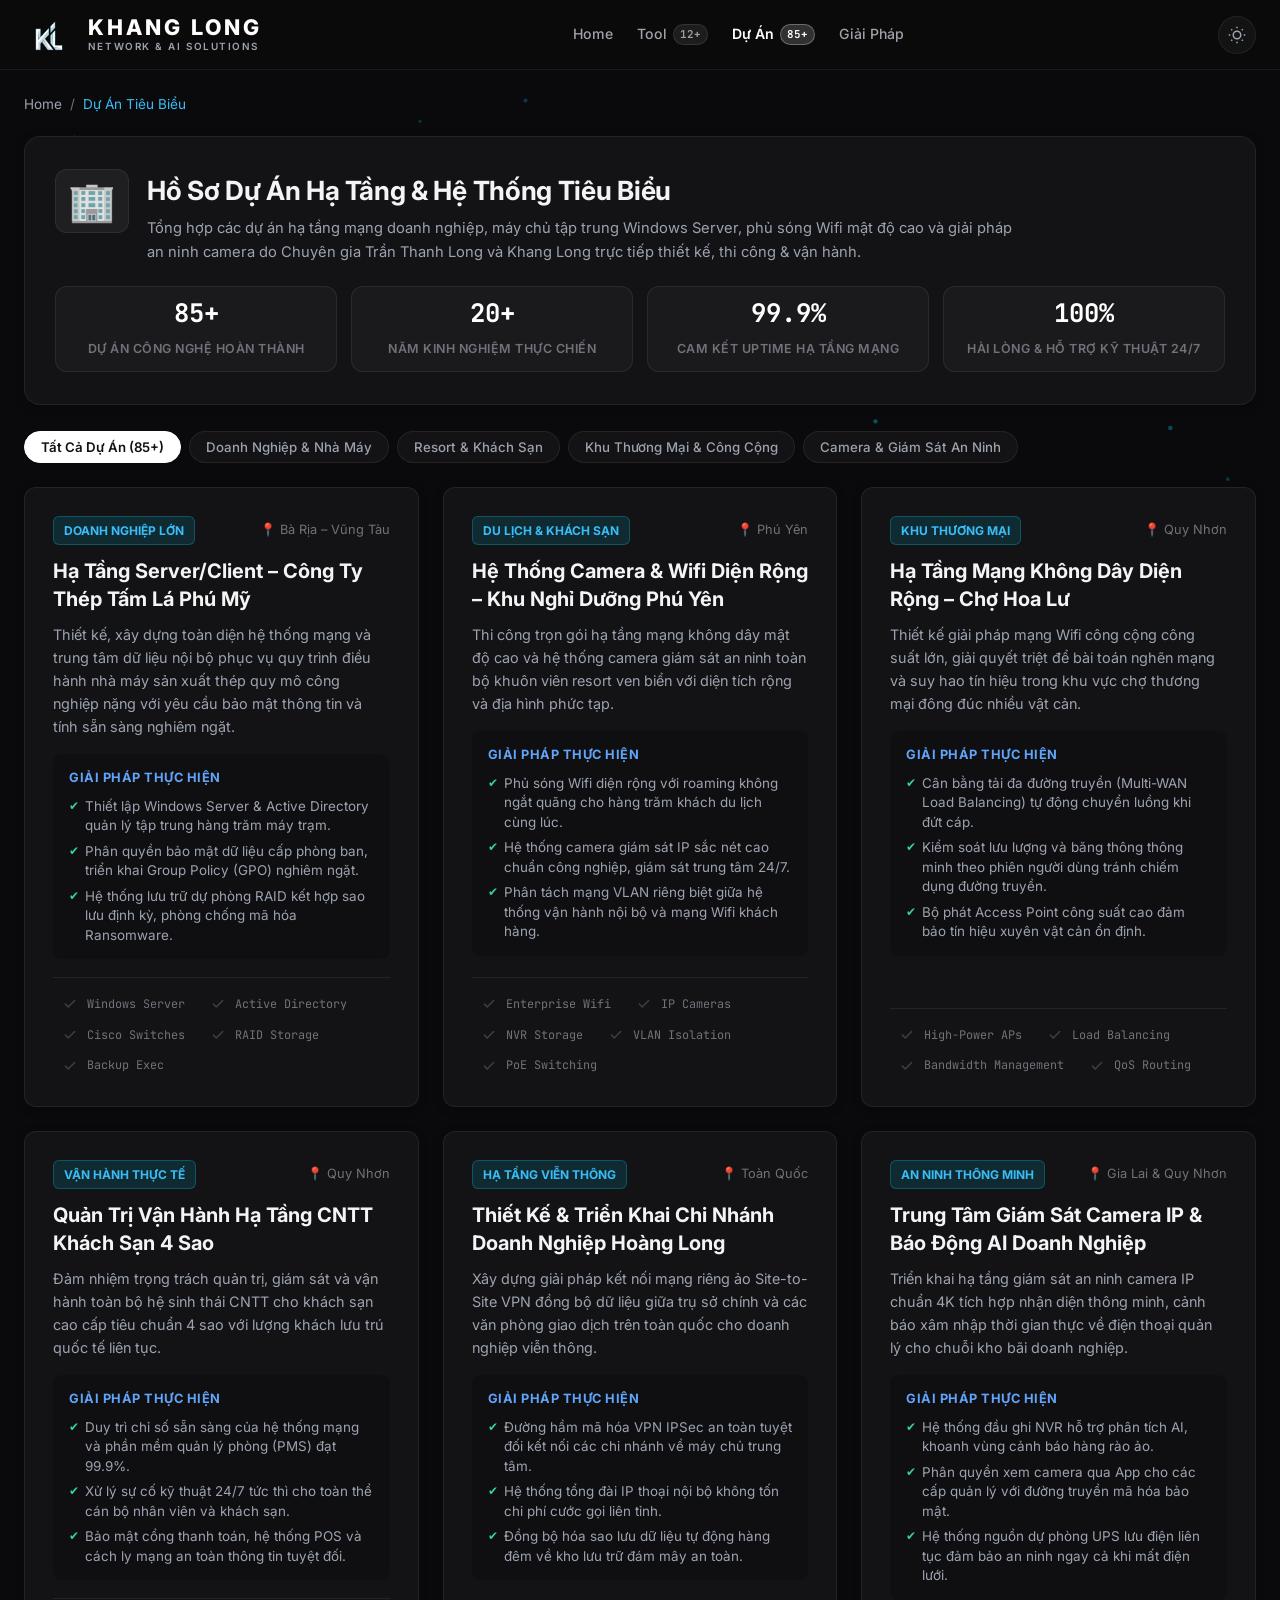
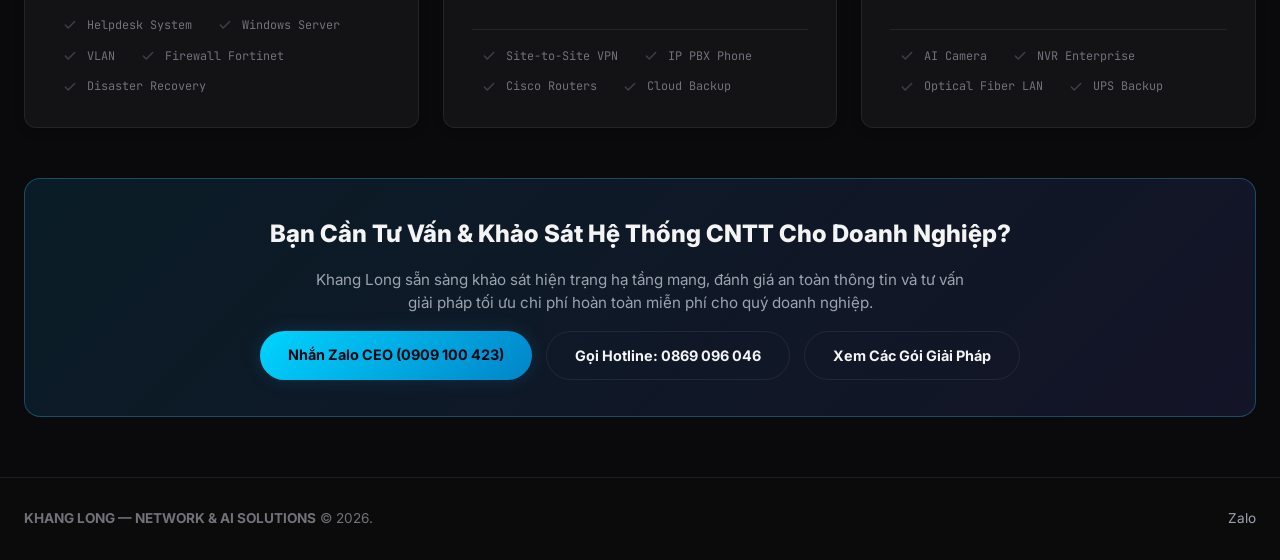
==== commit 5a11040c: "feat(mobile): optimize mobile layout with icon account, hamburger drawer, collapsible profile card, " ====
--- a/projects.html
+++ b/projects.html
@@ -379,7 +379,31 @@
             <line x1="18.36" y1="5.64" x2="19.78" y2="4.22"></line>
           </svg>
         </button>
-        <a href="https://zalo.me/0909100423" target="_blank" class="cta-contact-btn">Zalo CEO</a>
+        <button class="mobile-menu-btn" id="mobile-menu-toggle" type="button" title="Mở danh mục menu" aria-label="Menu điều hướng">
+          <svg class="icon-menu-open" width="20" height="20" viewBox="0 0 24 24" fill="none" stroke="currentColor" stroke-width="2.2" stroke-linecap="round" stroke-linejoin="round">
+            <line x1="4" y1="6" x2="20" y2="6"></line>
+            <line x1="4" y1="12" x2="20" y2="12"></line>
+            <line x1="4" y1="18" x2="20" y2="18"></line>
+          </svg>
+          <svg class="icon-menu-close" width="20" height="20" viewBox="0 0 24 24" fill="none" stroke="currentColor" stroke-width="2.2" stroke-linecap="round" stroke-linejoin="round" style="display:none;">
+            <line x1="18" y1="6" x2="6" y2="18"></line>
+            <line x1="6" y1="6" x2="18" y2="18"></line>
+          </svg>
+        </button>
+      </div>
+    </div>
+
+    <!-- Mobile Navigation Drawer -->
+    <div class="mobile-nav-drawer" id="mobile-nav-drawer">
+      <ul class="mobile-nav-list">
+        <li><a href="index.html" class="mobile-nav-link"><span class="mnl-icon">🏠</span> <span>Home (Trang chủ)</span></a></li>
+        <li><a href="tools.html" class="mobile-nav-link"><span class="mnl-icon">🛠️</span> <span>Tool Tiện Ích</span> <span class="badge-pill">12+</span></a></li>
+        <li><a href="projects.html" class="mobile-nav-link active"><span class="mnl-icon">💼</span> <span>Dự Án Đã Triển Khai</span> <span class="badge-pill">85+</span></a></li>
+        <li><a href="services.html" class="mobile-nav-link"><span class="mnl-icon">🚀</span> <span>Dịch Vụ &amp; Giải Pháp</span></a></li>
+      </ul>
+      <div class="mobile-nav-contact">
+        <a href="tel:0869096046" class="mnc-item mnc-phone">📞 Hotline: 0869 096 046</a>
+        <a href="https://zalo.me/0909100423" target="_blank" class="mnc-item mnc-zalo">💬 Nhắn Zalo: 0909 100 423</a>
       </div>
     </div>
   </header>
--- a/assets/css/style.css
+++ b/assets/css/style.css
@@ -1893,32 +1893,469 @@
   color: #64748b;
 }
 
-/* ================= RESPONSIVE ================= */
+/* ================= RESPONSIVE & MOBILE POLISH ================= */
+
+/* Hide mobile-only elements by default on desktop */
+.mobile-menu-btn,
+.mobile-nav-drawer,
+.profile-mobile-toggle-btn,
+.mobile-ai-trigger-banner,
+.mobile-floating-ai-btn,
+.chat-mobile-close-btn {
+  display: none;
+}
+
 @media (max-width: 1024px) {
   .main-wrapper {
     grid-template-columns: 1fr;
+    gap: 20px;
   }
   .sidebar-profile {
-    max-width: 500px;
+    max-width: 540px;
     margin: 0 auto;
     width: 100%;
+    position: static;
+    max-height: none;
   }
 }
 
 @media (max-width: 768px) {
+  /* 1. Header & Navigation */
   .nav-menu {
     display: none;
   }
+  .header-container {
+    padding: 0 16px;
+    height: 60px;
+  }
+  .brand-icon {
+    width: 32px;
+    height: 32px;
+  }
   .brand-title {
-    font-size: 1.2rem;
-    letter-spacing: 2px;
+    font-size: 1.15rem;
+    letter-spacing: 1.5px;
   }
   .brand-sub {
-    font-size: 0.58rem;
-    letter-spacing: 1px;
-  }
+    font-size: 0.55rem;
+    letter-spacing: 0.8px;
+  }
+
+  /* Account Button on Mobile: Compact Icon Only */
+  .cta-account-text {
+    display: none;
+  }
+  .cta-account-btn {
+    width: 38px;
+    height: 38px;
+    padding: 0;
+    justify-content: center;
+    border-radius: 50%;
+  }
+
+  /* Mobile Hamburger Button */
+  .mobile-menu-btn {
+    display: flex;
+    align-items: center;
+    justify-content: center;
+    width: 38px;
+    height: 38px;
+    border-radius: 50%;
+    background: rgba(255, 255, 255, 0.06);
+    border: 1px solid var(--glass-border);
+    color: #ffffff;
+    cursor: pointer;
+    transition: all 0.2s ease;
+  }
+  .mobile-menu-btn:hover {
+    background: rgba(255, 255, 255, 0.12);
+    border-color: rgba(56, 189, 248, 0.35);
+  }
+
+  /* Mobile Navigation Drawer */
+  .mobile-nav-drawer {
+    display: none;
+    position: absolute;
+    top: 100%;
+    left: 0;
+    right: 0;
+    background: #0f1015;
+    border-bottom: 1px solid rgba(255, 255, 255, 0.1);
+    box-shadow: 0 20px 40px rgba(0, 0, 0, 0.95);
+    padding: 16px 20px 20px;
+    z-index: 998;
+    animation: fadeInDown 0.22s ease-out forwards;
+  }
+  .mobile-nav-drawer.open {
+    display: block;
+  }
+  .mobile-nav-list {
+    list-style: none;
+    display: flex;
+    flex-direction: column;
+    gap: 8px;
+    margin-bottom: 16px;
+  }
+  .mobile-nav-link {
+    display: flex;
+    align-items: center;
+    gap: 12px;
+    padding: 12px 14px;
+    border-radius: 12px;
+    color: #cbd5e1;
+    text-decoration: none;
+    font-size: 0.95rem;
+    font-weight: 500;
+    background: rgba(255, 255, 255, 0.03);
+    border: 1px solid rgba(255, 255, 255, 0.05);
+    transition: all 0.18s ease;
+  }
+  .mobile-nav-link:hover,
+  .mobile-nav-link.active {
+    color: #ffffff;
+    background: rgba(56, 189, 248, 0.12);
+    border-color: rgba(56, 189, 248, 0.3);
+  }
+  .mobile-nav-contact {
+    display: grid;
+    grid-template-columns: 1fr 1fr;
+    gap: 10px;
+    padding-top: 12px;
+    border-top: 1px solid rgba(255, 255, 255, 0.08);
+  }
+  .mnc-item {
+    display: flex;
+    align-items: center;
+    justify-content: center;
+    padding: 10px 8px;
+    border-radius: 10px;
+    font-size: 0.78rem;
+    font-weight: 600;
+    text-decoration: none;
+    text-align: center;
+  }
+  .mnc-phone {
+    background: rgba(255, 255, 255, 0.08);
+    color: #ffffff;
+    border: 1px solid rgba(255, 255, 255, 0.12);
+  }
+  .mnc-zalo {
+    background: rgba(0, 104, 255, 0.18);
+    color: #38bdf8;
+    border: 1px solid rgba(0, 104, 255, 0.3);
+  }
+
+  /* 2. Main Layout on Mobile */
+  .main-wrapper {
+    margin: 12px auto 60px;
+    padding: 0 14px;
+    gap: 16px;
+  }
+
+  /* 3. Collapsible Profile Trigger Button on Mobile */
+  .profile-mobile-toggle-btn {
+    display: flex;
+    align-items: center;
+    justify-content: space-between;
+    width: 100%;
+    padding: 12px 16px;
+    background: rgba(18, 18, 22, 0.85);
+    backdrop-filter: blur(16px);
+    -webkit-backdrop-filter: blur(16px);
+    border: 1px solid rgba(255, 255, 255, 0.1);
+    border-radius: 18px;
+    cursor: pointer;
+    box-shadow: 0 8px 24px rgba(0, 0, 0, 0.35);
+    transition: all 0.22s ease;
+    text-align: left;
+    color: #f4f4f5;
+  }
+  .profile-mobile-toggle-btn:hover {
+    border-color: rgba(56, 189, 248, 0.4);
+    background: rgba(24, 24, 30, 0.95);
+  }
+  .pm-user-wrap {
+    display: flex;
+    align-items: center;
+    gap: 12px;
+  }
+  .pm-avatar-mini {
+    position: relative;
+    width: 38px;
+    height: 38px;
+    flex-shrink: 0;
+  }
+  .pm-avatar-mini img {
+    width: 100%;
+    height: 100%;
+    border-radius: 50%;
+    object-fit: cover;
+    border: 1.5px solid rgba(56, 189, 248, 0.5);
+  }
+  .pm-status-dot {
+    position: absolute;
+    bottom: 0;
+    right: 0;
+    width: 10px;
+    height: 10px;
+    background: #10b981;
+    border: 2px solid #0b0b0b;
+    border-radius: 50%;
+  }
+  .pm-user-name {
+    font-size: 0.95rem;
+    font-weight: 700;
+    color: #ffffff;
+    display: flex;
+    align-items: center;
+    gap: 5px;
+  }
+  .verified-icon-mini {
+    display: inline-flex;
+    align-items: center;
+    justify-content: center;
+    width: 14px;
+    height: 14px;
+    background: #38bdf8;
+    color: #0b0b0b;
+    font-size: 0.65rem;
+    font-weight: 800;
+    border-radius: 50%;
+  }
+  .pm-user-title {
+    font-size: 0.72rem;
+    color: #94a3b8;
+    margin-top: 1px;
+  }
+  .pm-expand-action {
+    display: flex;
+    align-items: center;
+    gap: 6px;
+    color: #38bdf8;
+    font-size: 0.78rem;
+    font-weight: 600;
+  }
+  .pm-chevron-icon {
+    transition: transform 0.28s ease;
+  }
+  .profile-mobile-toggle-btn.expanded .pm-chevron-icon {
+    transform: rotate(180deg);
+  }
+
+  /* Detailed Profile Card on Mobile: Collapsed by Default */
+  #profile-card-content {
+    max-height: 0;
+    opacity: 0;
+    overflow: hidden;
+    padding: 0 16px;
+    margin-top: 0;
+    border-width: 0;
+    pointer-events: none;
+    transition: max-height 0.35s cubic-bezier(0.16, 1, 0.3, 1), opacity 0.25s ease, margin 0.25s ease, padding 0.25s ease;
+  }
+  #profile-card-content.open {
+    max-height: 2500px;
+    opacity: 1;
+    padding: 20px 16px;
+    margin-top: 10px;
+    border-width: 1px;
+    pointer-events: auto;
+  }
+
+  /* 4. Khang Long AI Assistant on Mobile */
+  .mobile-ai-trigger-banner {
+    display: flex;
+    align-items: center;
+    justify-content: space-between;
+    gap: 12px;
+    padding: 14px 16px;
+    border-radius: 18px;
+    background: rgba(18, 18, 24, 0.88);
+    border: 1px solid rgba(56, 189, 248, 0.25);
+    box-shadow: 0 8px 24px rgba(0, 0, 0, 0.3);
+    margin-bottom: 8px;
+  }
+  .matb-avatar {
+    position: relative;
+    width: 40px;
+    height: 40px;
+    flex-shrink: 0;
+  }
+  .matb-avatar img {
+    width: 100%;
+    height: 100%;
+    border-radius: 50%;
+    object-fit: cover;
+    border: 1.5px solid #38bdf8;
+  }
+  .matb-text {
+    flex: 1;
+  }
+  .matb-title {
+    font-size: 0.92rem;
+    font-weight: 700;
+    color: #ffffff;
+    display: flex;
+    align-items: center;
+    gap: 6px;
+  }
+  .ai-live-badge {
+    background: rgba(16, 185, 129, 0.15);
+    color: #34d399;
+    border: 1px solid rgba(16, 185, 129, 0.3);
+    padding: 1px 7px;
+    font-size: 0.65rem;
+    border-radius: 999px;
+    font-weight: 700;
+  }
+  .matb-desc {
+    font-size: 0.74rem;
+    color: #94a3b8;
+    margin-top: 2px;
+  }
+  .matb-cta-btn {
+    display: inline-flex;
+    align-items: center;
+    gap: 6px;
+    padding: 9px 14px;
+    background: #38bdf8;
+    color: #0b0b0b;
+    border: none;
+    border-radius: 12px;
+    font-size: 0.82rem;
+    font-weight: 700;
+    cursor: pointer;
+    flex-shrink: 0;
+    box-shadow: 0 4px 14px rgba(56, 189, 248, 0.35);
+  }
+
+  /* Inline Chat Card on Mobile is hidden until opened */
+  #chat-assistant-card {
+    display: none;
+  }
+
+  /* When Chat is Active on Mobile: Modern Floating Bottom Sheet Modal */
+  #chat-assistant-card.active-mobile {
+    display: flex;
+    flex-direction: column;
+    position: fixed;
+    bottom: 0;
+    left: 0;
+    right: 0;
+    width: 100%;
+    height: 82vh;
+    max-height: 85vh;
+    background: #0f1015;
+    border-radius: 24px 24px 0 0;
+    border: 1px solid rgba(56, 189, 248, 0.35);
+    border-bottom: none;
+    z-index: 1000;
+    box-shadow: 0 -12px 48px rgba(0, 0, 0, 0.85);
+    animation: slideUpModal 0.28s cubic-bezier(0.16, 1, 0.3, 1) forwards;
+  }
+  .chat-mobile-close-btn {
+    display: flex;
+    align-items: center;
+    justify-content: center;
+    width: 32px;
+    height: 32px;
+    border-radius: 50%;
+    background: rgba(255, 255, 255, 0.08);
+    border: 1px solid rgba(255, 255, 255, 0.12);
+    color: #a1a1aa;
+    cursor: pointer;
+    transition: all 0.2s ease;
+    margin-left: auto;
+  }
+  .chat-mobile-close-btn:hover {
+    background: #ef4444;
+    color: #ffffff;
+  }
+
+  body.ai-chat-open .mobile-floating-ai-btn {
+    display: none !important;
+  }
+
+  /* Floating AI Button at bottom-right corner */
+  .mobile-floating-ai-btn {
+    position: fixed;
+    bottom: 24px;
+    right: 20px;
+    z-index: 990;
+    display: flex;
+    align-items: center;
+    gap: 8px;
+    padding: 8px 14px 8px 8px;
+    border-radius: 999px;
+    background: rgba(15, 16, 22, 0.92);
+    backdrop-filter: blur(16px);
+    -webkit-backdrop-filter: blur(16px);
+    border: 1.5px solid rgba(56, 189, 248, 0.5);
+    box-shadow: 0 10px 30px rgba(0, 0, 0, 0.6), 0 0 20px rgba(56, 189, 248, 0.25);
+    cursor: pointer;
+    color: #ffffff;
+    transition: all 0.22s ease;
+  }
+  .mobile-floating-ai-btn:hover {
+    transform: translateY(-2px);
+    border-color: #38bdf8;
+    box-shadow: 0 12px 35px rgba(56, 189, 248, 0.4);
+  }
+  .mf-ai-avatar {
+    position: relative;
+    width: 36px;
+    height: 36px;
+    border-radius: 50%;
+  }
+  .mf-ai-avatar img {
+    width: 100%;
+    height: 100%;
+    border-radius: 50%;
+    object-fit: cover;
+  }
+  .mf-pulse-dot {
+    position: absolute;
+    bottom: 0;
+    right: 0;
+    width: 9px;
+    height: 9px;
+    border-radius: 50%;
+    background: #10b981;
+    border: 1.5px solid #0f1015;
+    box-shadow: 0 0 8px #10b981;
+  }
+  .mf-ai-text {
+    font-size: 0.85rem;
+    font-weight: 700;
+    color: #38bdf8;
+    letter-spacing: 0.3px;
+  }
+
+  /* Footer adjustments */
   .footer-inner {
     flex-direction: column;
     text-align: center;
-  }
-}
+    gap: 16px;
+  }
+}
+
+@keyframes fadeInDown {
+  from {
+    opacity: 0;
+    transform: translateY(-8px);
+  }
+  to {
+    opacity: 1;
+    transform: translateY(0);
+  }
+}
+
+@keyframes slideUpModal {
+  from {
+    transform: translateY(100%);
+  }
+  to {
+    transform: translateY(0);
+  }
+}
+
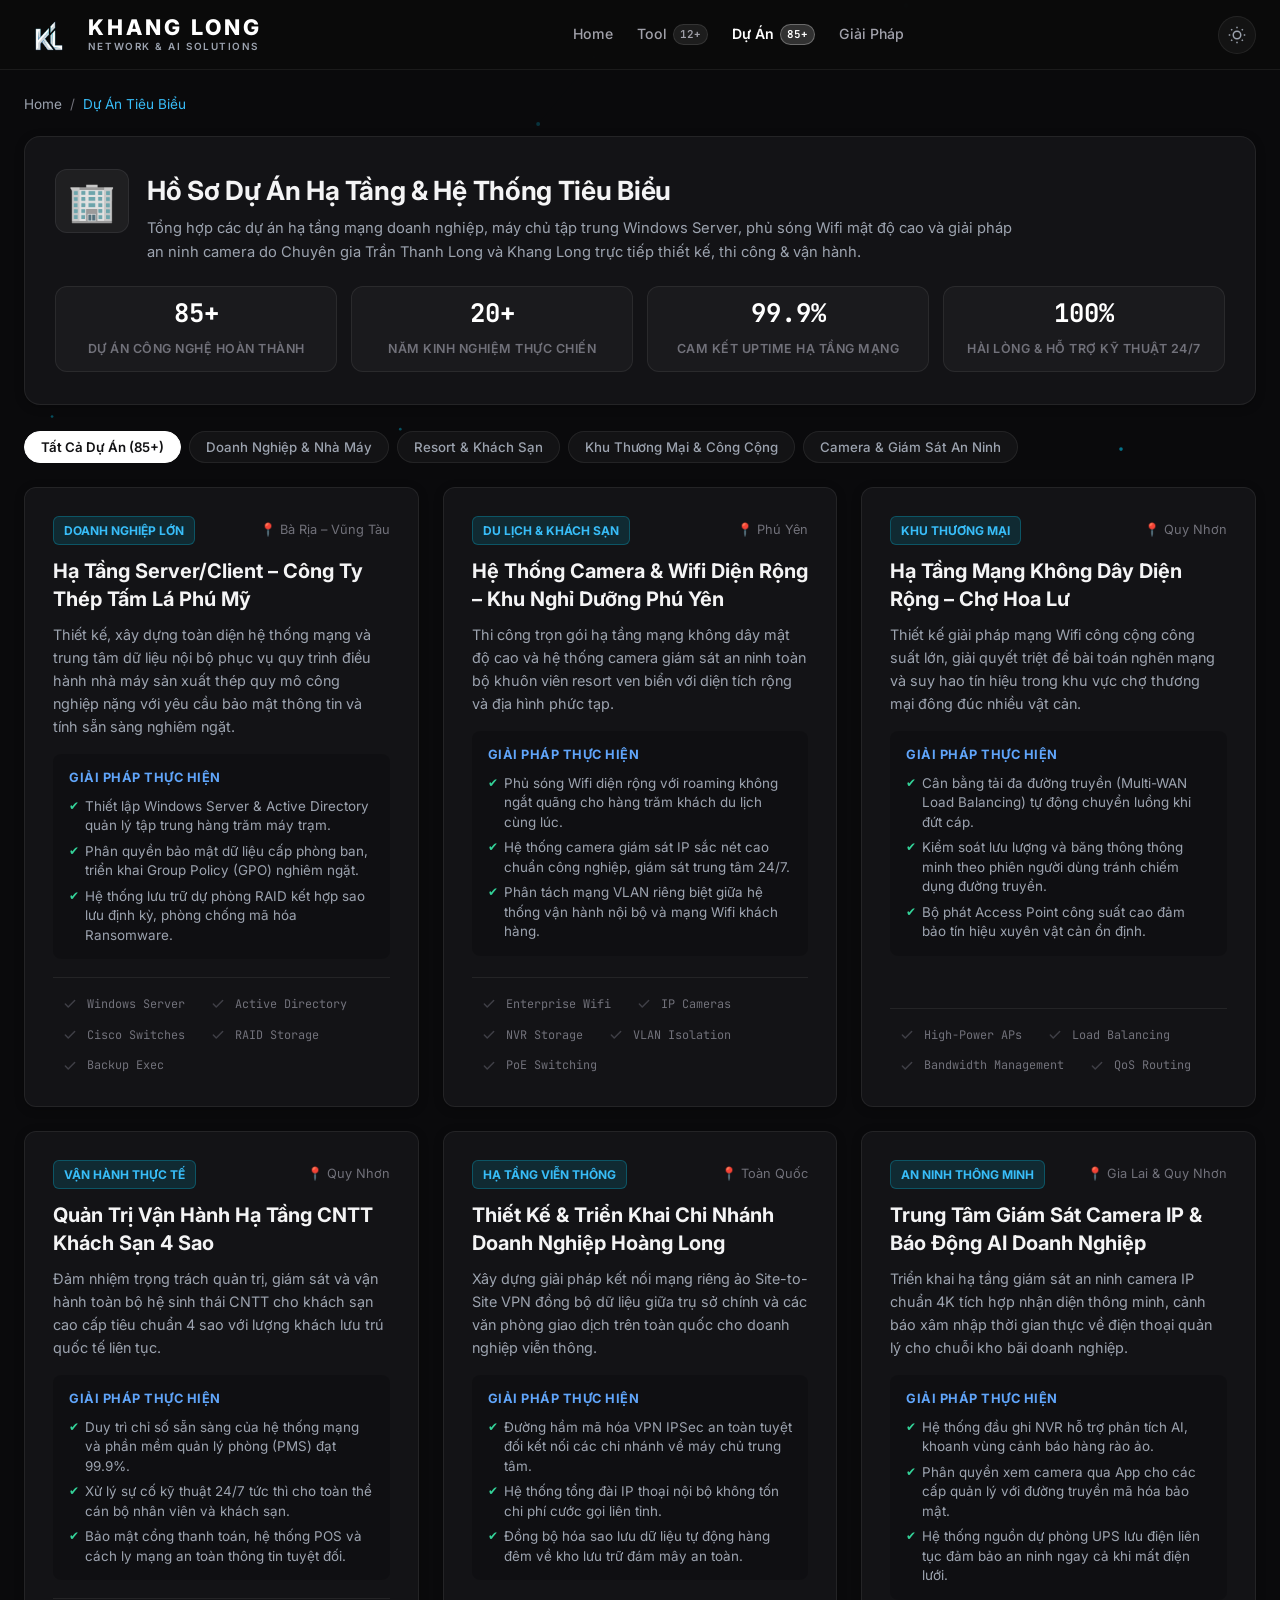
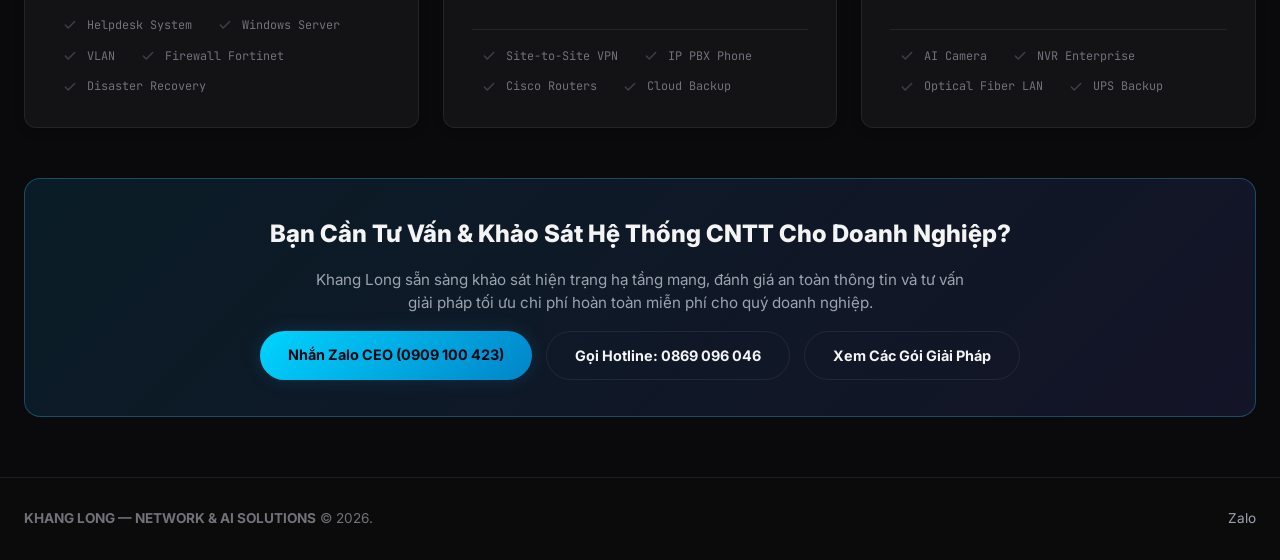
==== commit b4182aee: "fix(cache): bump CSS version to v20261013_mobile_v6 to force instant mobile style update" ====
--- a/projects.html
+++ b/projects.html
@@ -33,7 +33,7 @@
   <link href="https://fonts.googleapis.com/css2?family=Inter:wght@400;500;600;700;800&family=JetBrains+Mono:wght@400;500;600&family=Plus+Jakarta+Sans:wght@600;700;800&display=swap" rel="stylesheet">
 
   <!-- Core CSS -->
-  <link rel="stylesheet" href="assets/css/style.css">
+  <link rel="stylesheet" href="assets/css/style.css?v=20261013_mobile_v6">
 
   <style>
     .page-container {
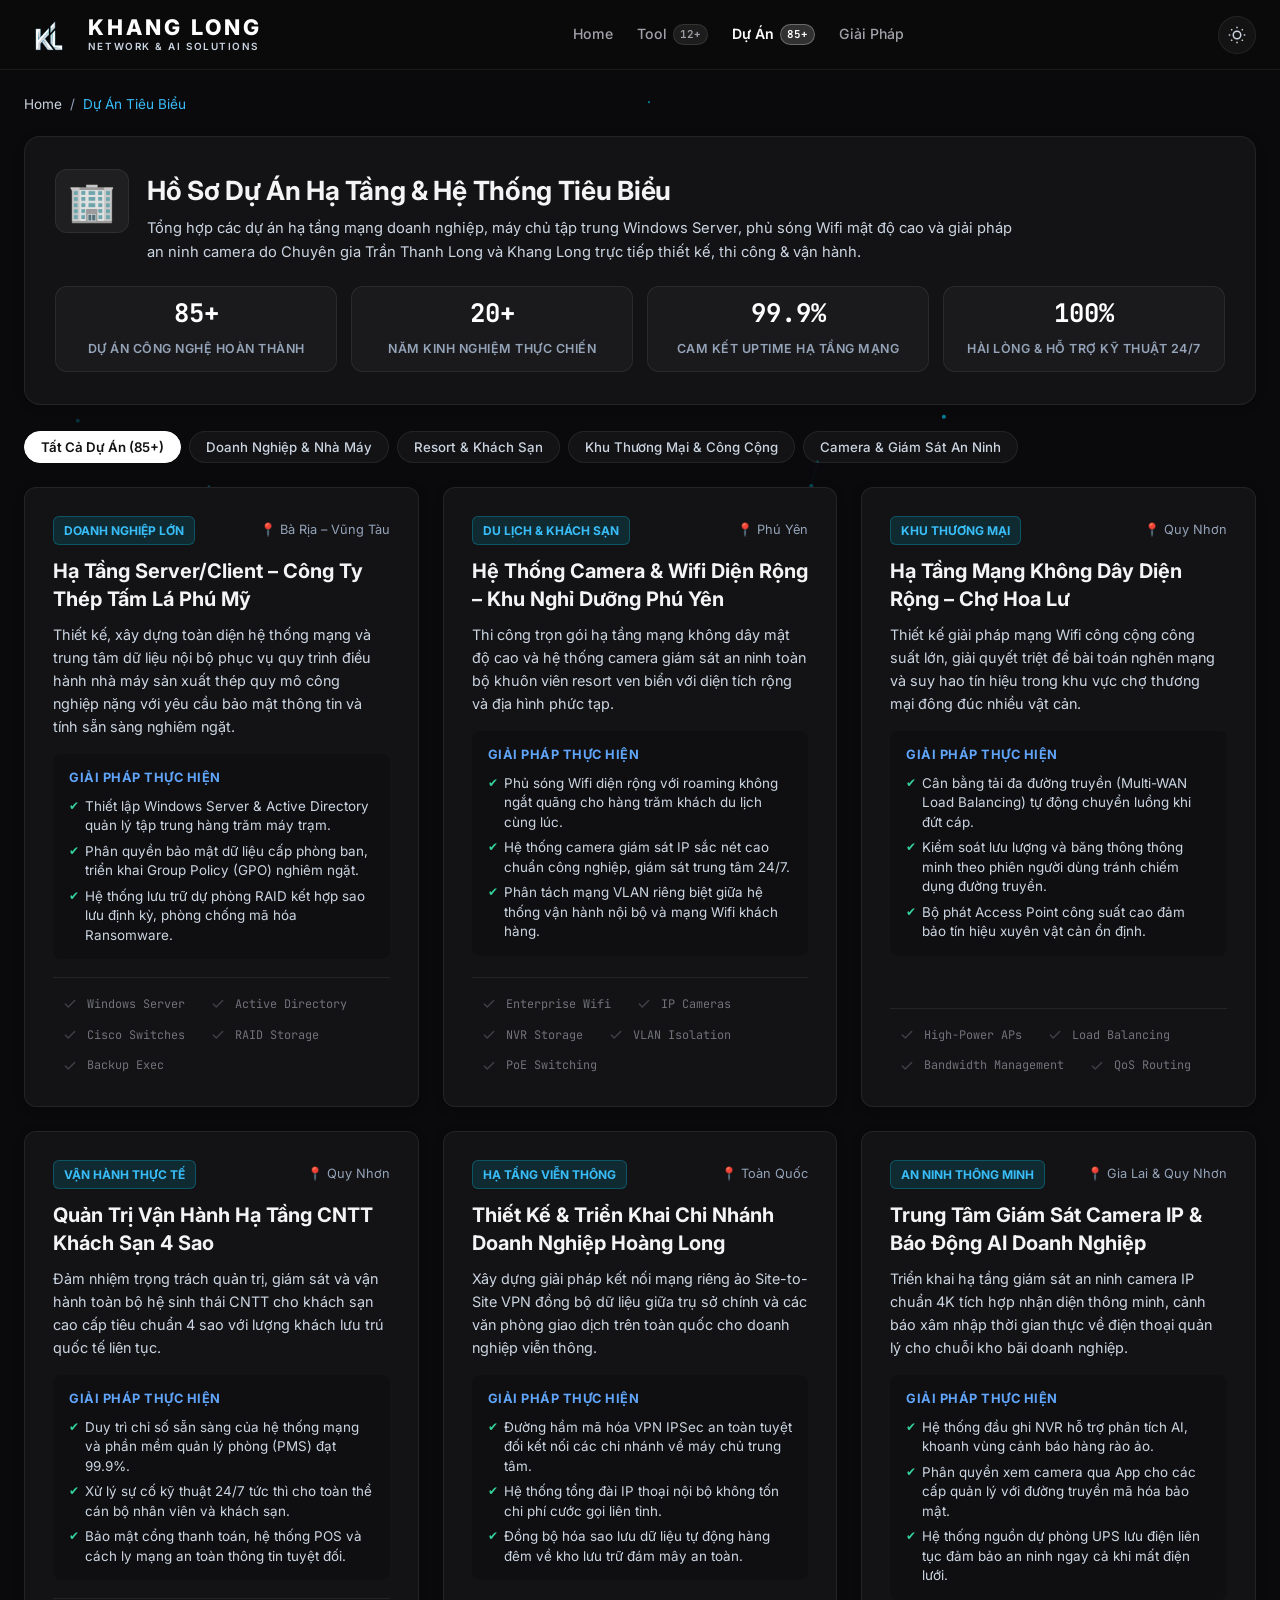
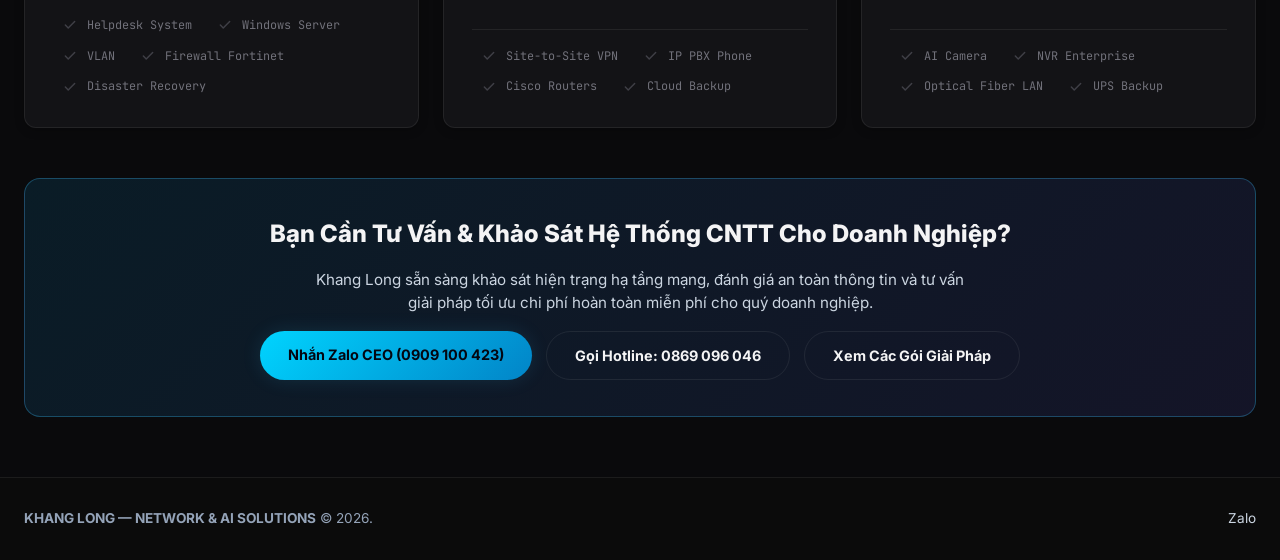
==== commit 131e3e5f: "perf: preload google fonts, add theme-color meta, increase text contrast for Accessibility 95+ and P" ====
--- a/projects.html
+++ b/projects.html
@@ -27,13 +27,18 @@
   <link rel="icon" type="image/webp" href="assets/images/khanglong_transparent_icon.webp">
   <link rel="apple-touch-icon" href="assets/images/khanglong_transparent_icon.webp">
 
+  <!-- Browser Theme Color -->
+  <meta name="theme-color" content="#0b0b0e" media="(prefers-color-scheme: dark)">
+  <meta name="theme-color" content="#ffffff" media="(prefers-color-scheme: light)">
+
   <!-- Google Fonts: Inter, Plus Jakarta Sans & JetBrains Mono -->
   <link rel="preconnect" href="https://fonts.googleapis.com">
   <link rel="preconnect" href="https://fonts.gstatic.com" crossorigin>
+  <link rel="preload" as="style" href="https://fonts.googleapis.com/css2?family=Inter:wght@400;500;600;700;800&family=JetBrains+Mono:wght@400;500;600&family=Plus+Jakarta+Sans:wght@600;700;800&display=swap">
   <link href="https://fonts.googleapis.com/css2?family=Inter:wght@400;500;600;700;800&family=JetBrains+Mono:wght@400;500;600&family=Plus+Jakarta+Sans:wght@600;700;800&display=swap" rel="stylesheet">
 
   <!-- Core CSS -->
-  <link rel="stylesheet" href="assets/css/style.css?v=20261013_mobile_v6">
+  <link rel="stylesheet" href="assets/css/style.css?v=20261013_perf_v7">
 
   <style>
     .page-container {
--- a/assets/css/style.css
+++ b/assets/css/style.css
@@ -36,10 +36,10 @@
   --green: #34d399;
   --green-glow: rgba(52, 211, 153, 0.15);
 
-  /* Typography Colors */
+  /* Typography Colors - High Contrast for WCAG AAA & Lighthouse 100 */
   --text-primary: #f4f4f5;
-  --text-secondary: #9ca3af;
-  --text-muted: #71717a;
+  --text-secondary: #cbd5e1;
+  --text-muted: #94a3b8;
   --text-accent: #ffffff;
 
   /* Fonts */
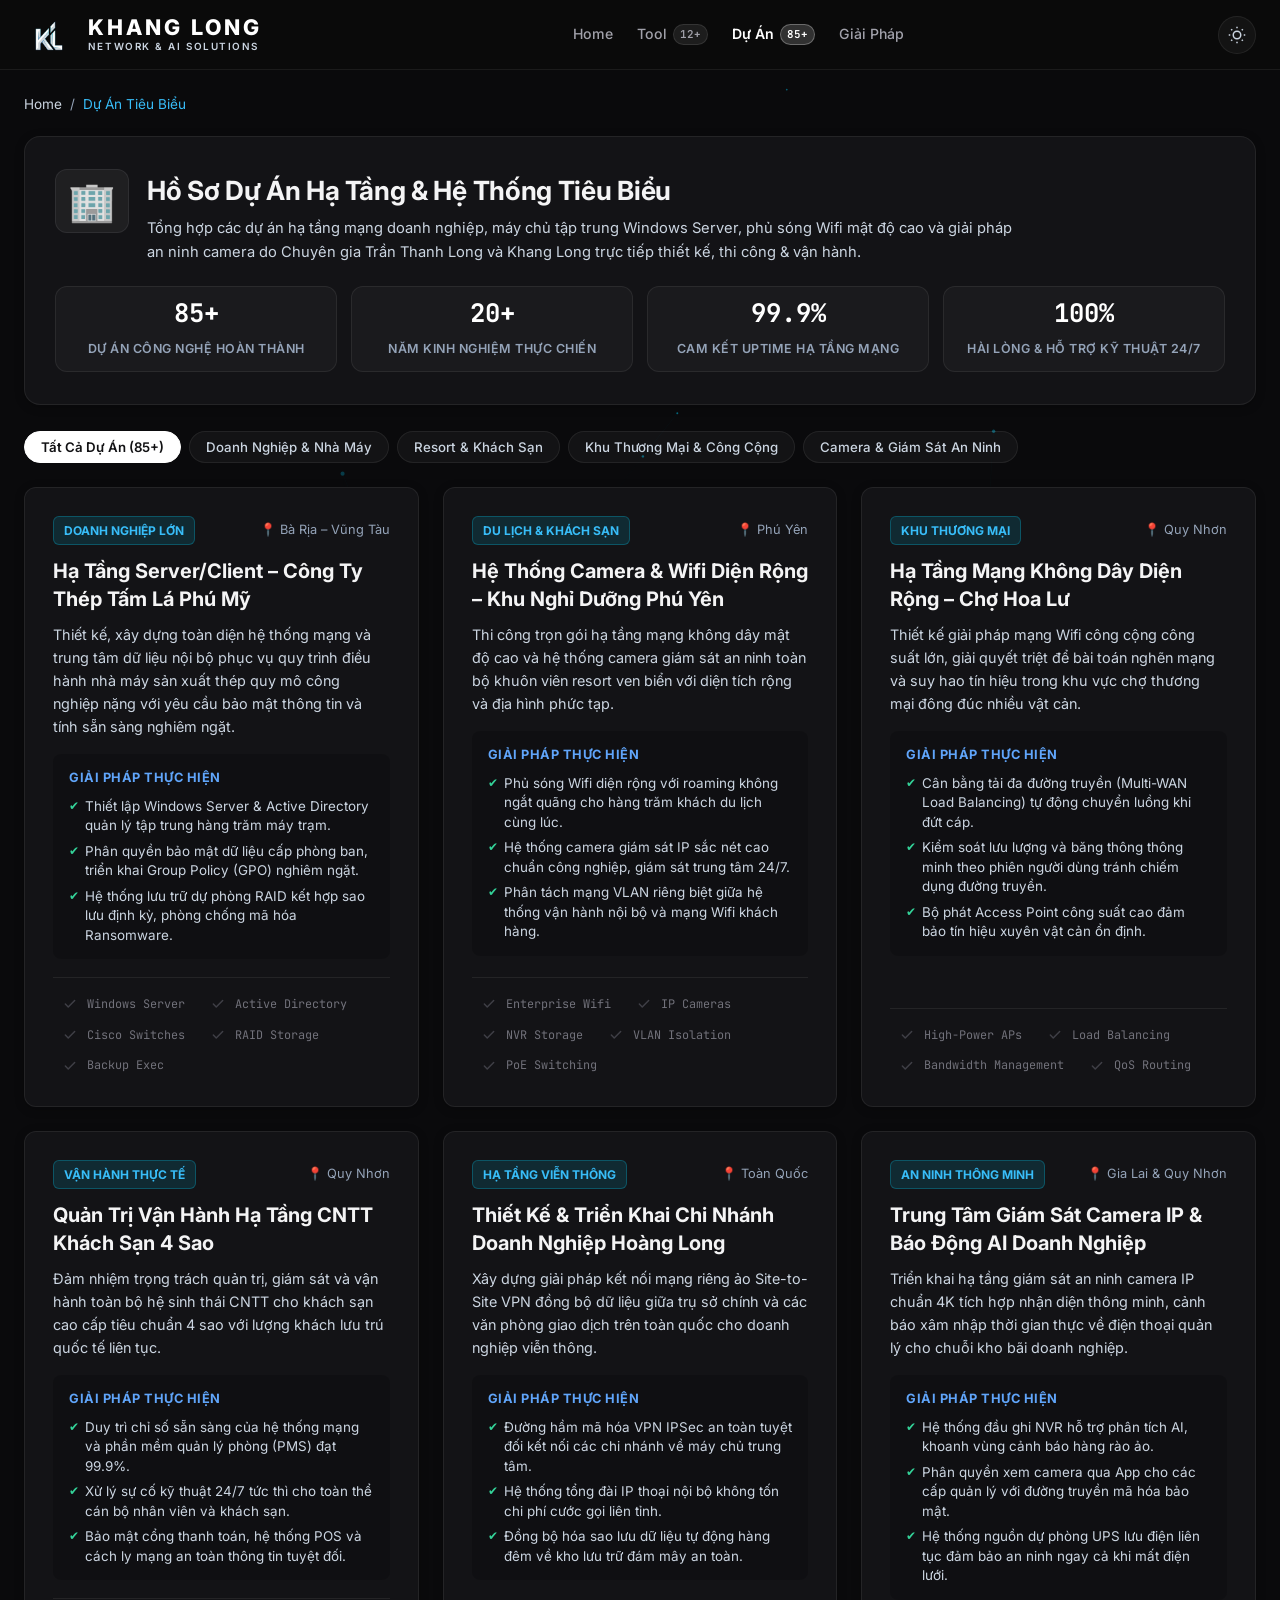
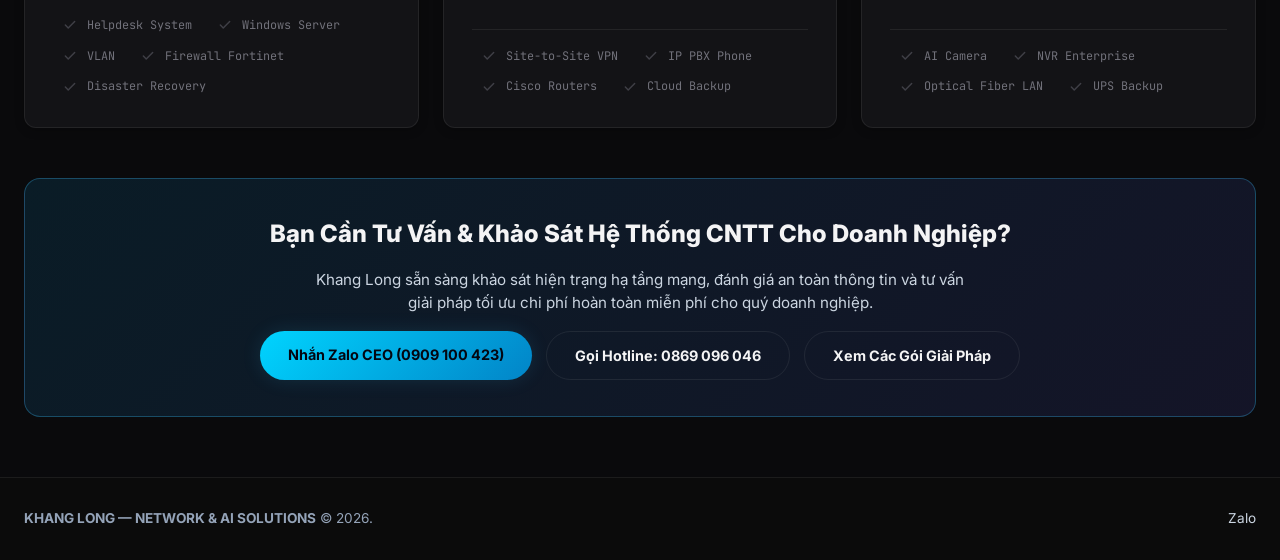
==== commit 3fcad364: "feat(seo): add standard root favicon.ico and multi-format icons (PNG/WebP/Apple-touch)" ====
--- a/projects.html
+++ b/projects.html
@@ -24,8 +24,11 @@
   <meta property="og:image:height" content="630">
 
   <!-- Favicon & Mobile Icons -->
+  <link rel="icon" type="image/x-icon" href="/favicon.ico">
+  <link rel="shortcut icon" type="image/x-icon" href="/favicon.ico">
+  <link rel="icon" type="image/png" sizes="32x32" href="assets/images/khanglong_icon.png">
   <link rel="icon" type="image/webp" href="assets/images/khanglong_transparent_icon.webp">
-  <link rel="apple-touch-icon" href="assets/images/khanglong_transparent_icon.webp">
+  <link rel="apple-touch-icon" href="assets/images/khanglong_icon.png">
 
   <!-- Browser Theme Color -->
   <meta name="theme-color" content="#0b0b0e" media="(prefers-color-scheme: dark)">
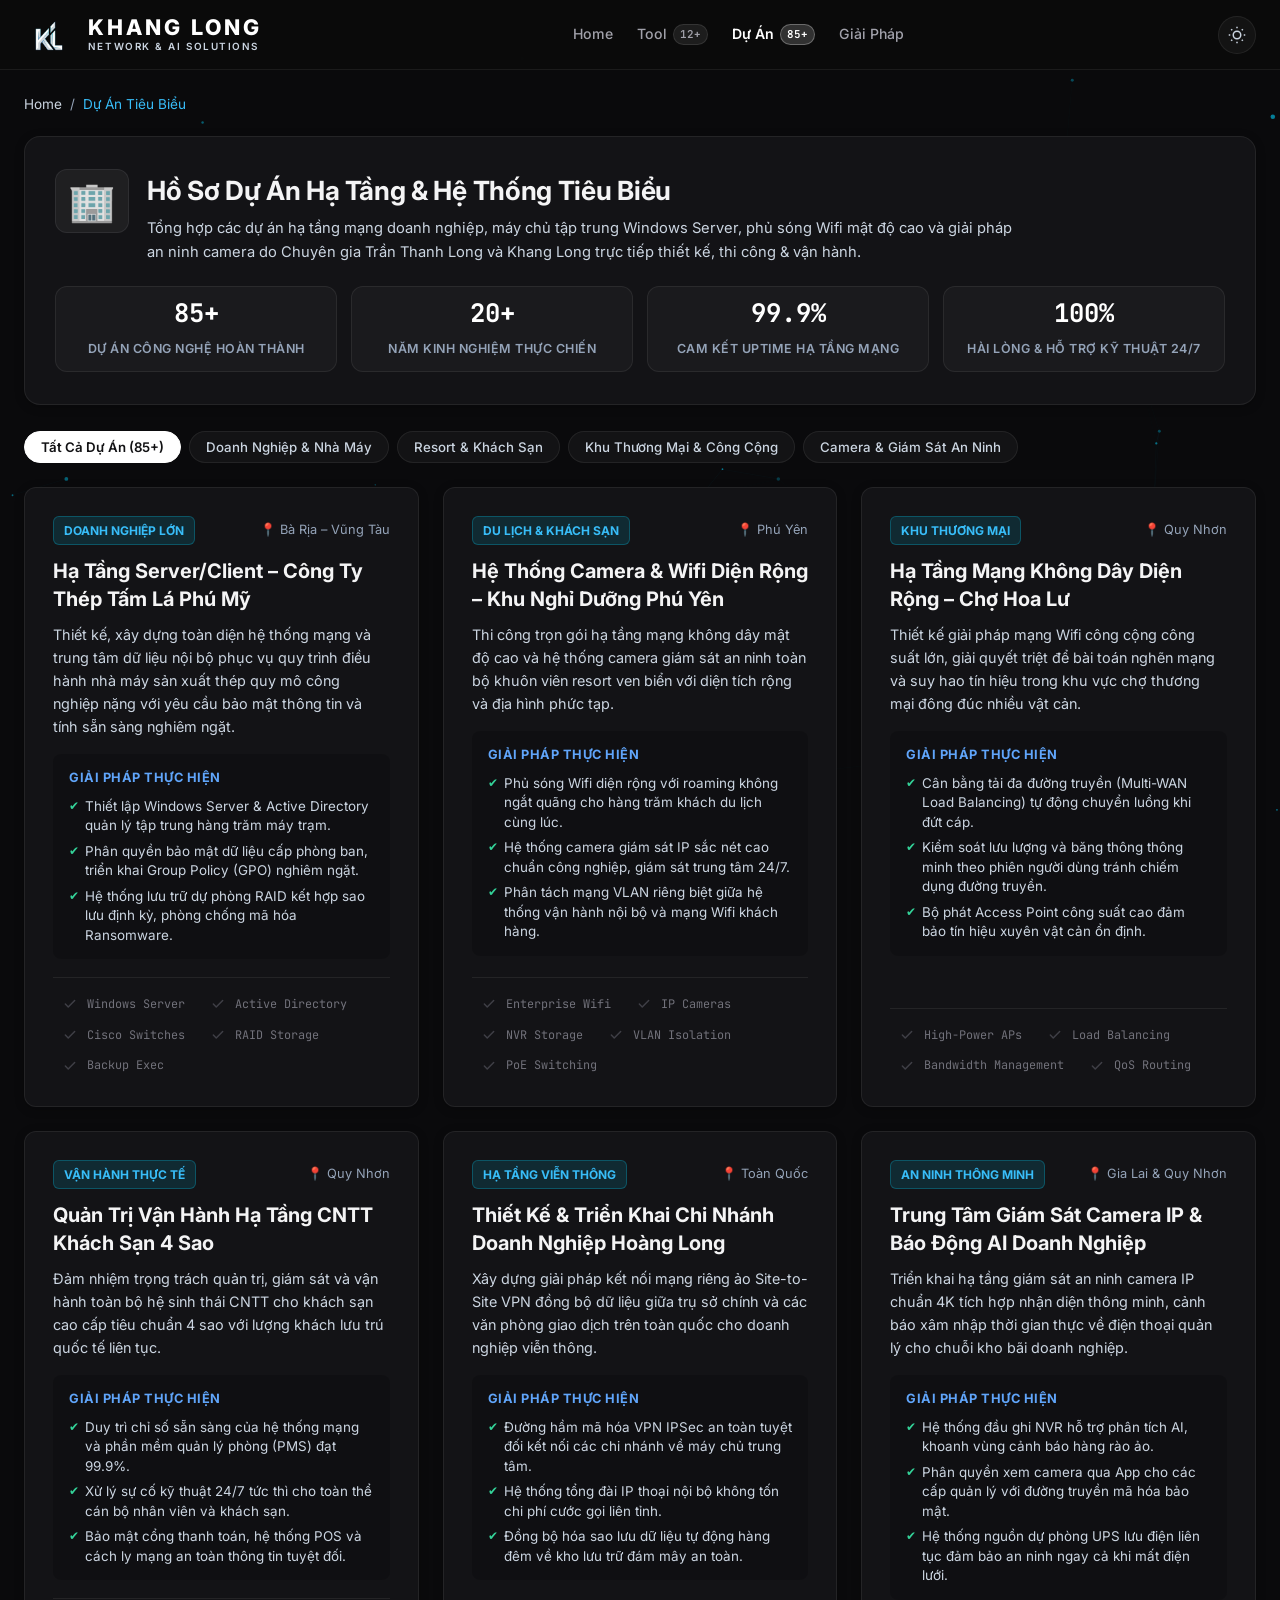
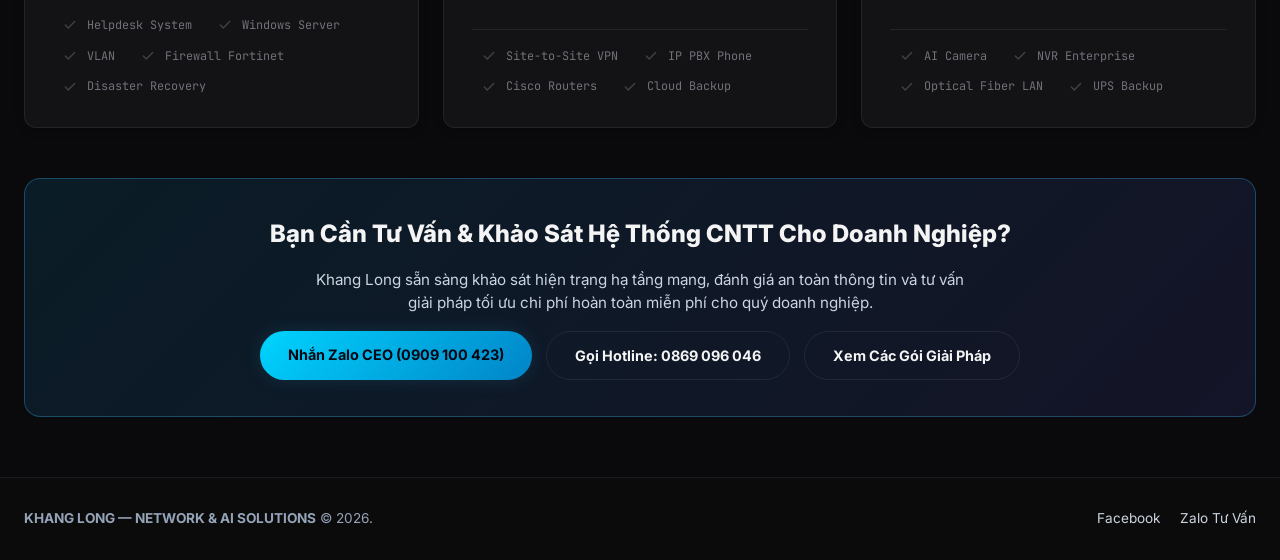
==== commit 4b4566a0: "feat(social): link official Facebook page and add Schema sameAs entity" ====
--- a/projects.html
+++ b/projects.html
@@ -666,7 +666,8 @@
         <strong>KHANG LONG — NETWORK &amp; AI SOLUTIONS</strong> &copy; 2026.
       </div>
       <div class="footer-links">
-        <a href="https://zalo.me/0909100423" target="_blank">Zalo</a>
+        <a href="https://www.facebook.com/profile.php?id=61595019225094" target="_blank" rel="noopener noreferrer">Facebook</a>
+        <a href="https://zalo.me/0909100423" target="_blank" rel="noopener noreferrer">Zalo Tư Vấn</a>
       </div>
     </div>
   </footer>
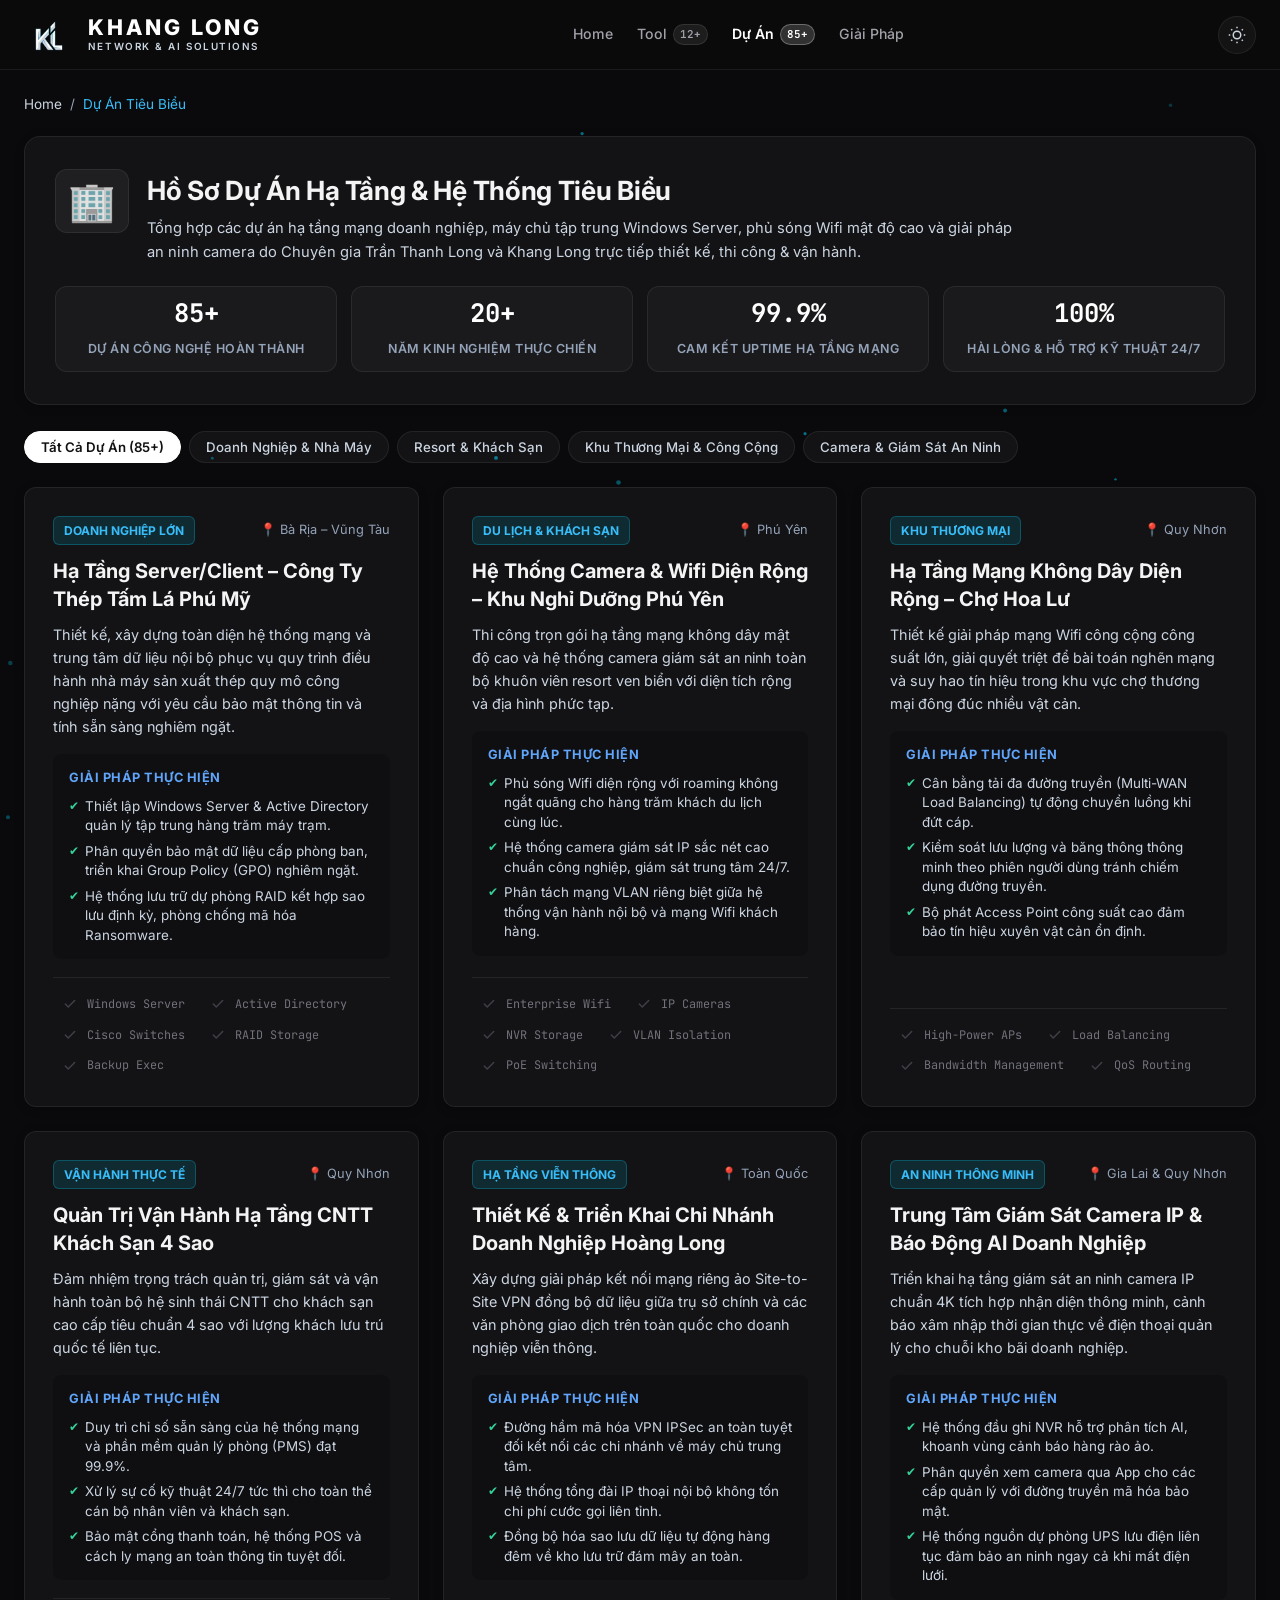
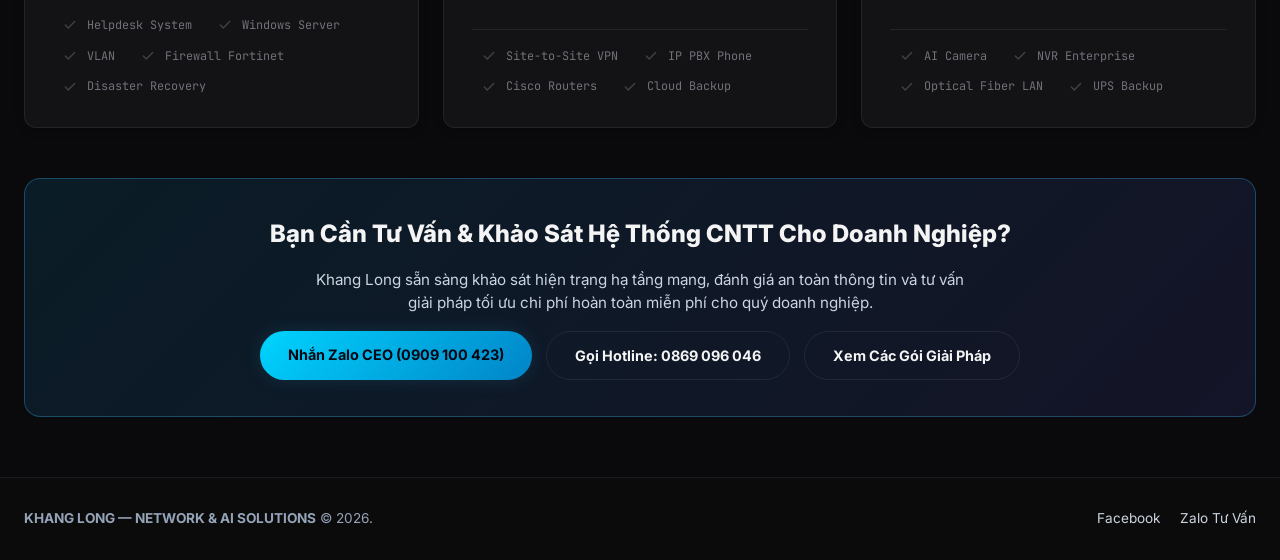
==== commit ccb1a789: "feat(social): update official Facebook URL to khanglong.itsolutions username" ====
--- a/projects.html
+++ b/projects.html
@@ -666,7 +666,7 @@
         <strong>KHANG LONG — NETWORK &amp; AI SOLUTIONS</strong> &copy; 2026.
       </div>
       <div class="footer-links">
-        <a href="https://www.facebook.com/profile.php?id=61595019225094" target="_blank" rel="noopener noreferrer">Facebook</a>
+        <a href="https://www.facebook.com/khanglong.itsolutions" target="_blank" rel="noopener noreferrer">Facebook</a>
         <a href="https://zalo.me/0909100423" target="_blank" rel="noopener noreferrer">Zalo Tư Vấn</a>
       </div>
     </div>
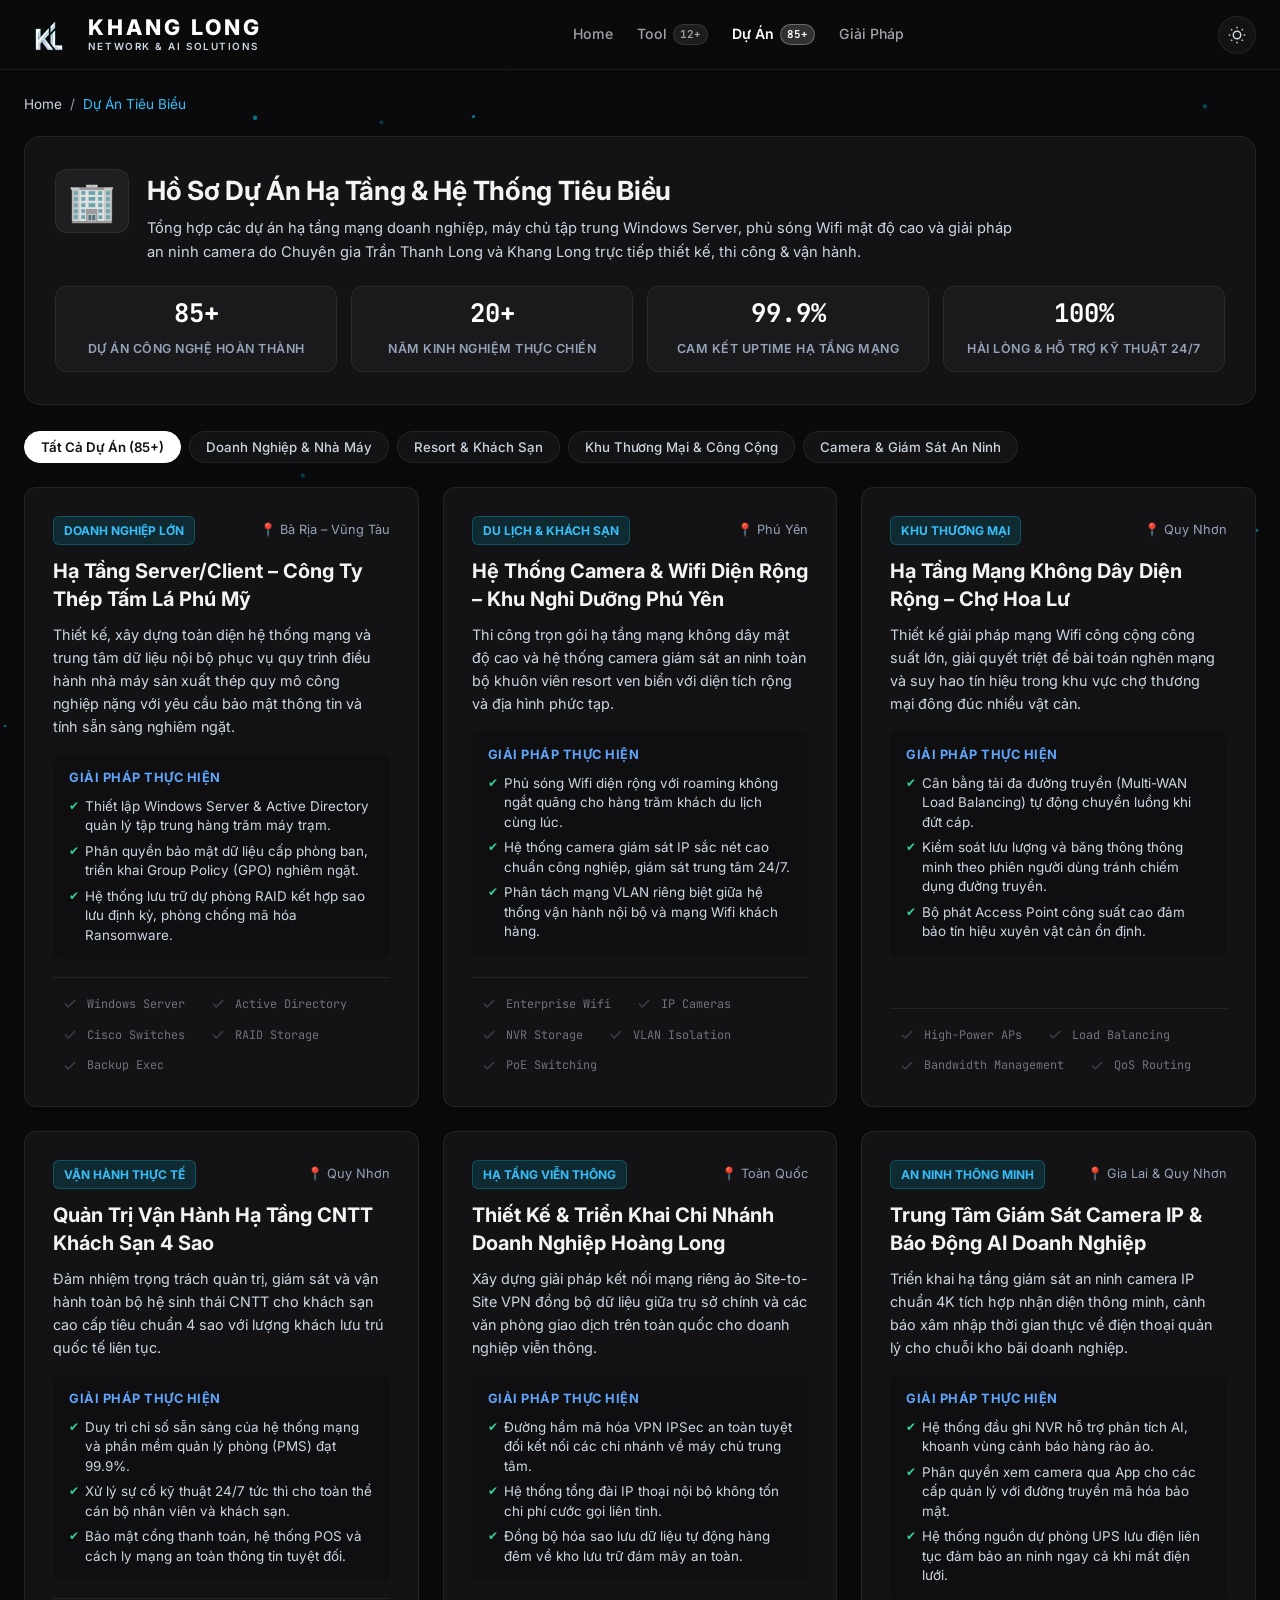
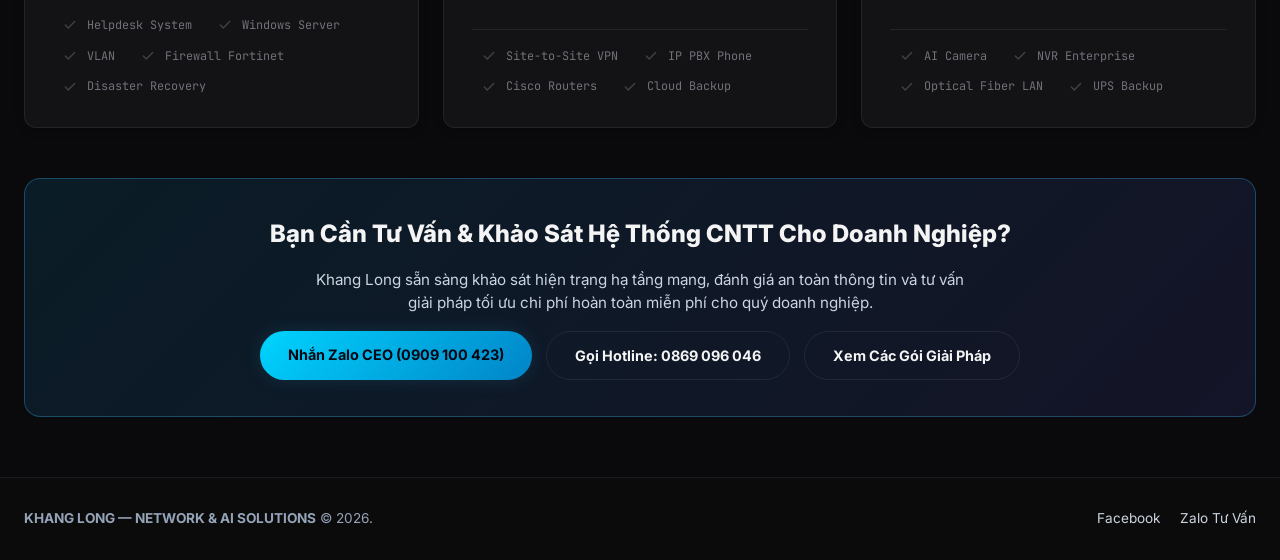
==== commit 868140d8: "feat(seo): update square 1:1 multi-resolution favicons for Google Search (KL cyan on dark navy)" ====
--- a/projects.html
+++ b/projects.html
@@ -23,12 +23,14 @@
   <meta property="og:image:width" content="1200">
   <meta property="og:image:height" content="630">
 
-  <!-- Favicon & Mobile Icons -->
+  <!-- Favicon & Google Search Icons (Square 1:1, Multiples of 48px) -->
   <link rel="icon" type="image/x-icon" href="/favicon.ico">
   <link rel="shortcut icon" type="image/x-icon" href="/favicon.ico">
-  <link rel="icon" type="image/png" sizes="32x32" href="assets/images/khanglong_icon.png">
-  <link rel="icon" type="image/webp" href="assets/images/khanglong_transparent_icon.webp">
-  <link rel="apple-touch-icon" href="assets/images/khanglong_icon.png">
+  <link rel="icon" type="image/png" sizes="48x48" href="assets/images/favicon-48x48.png">
+  <link rel="icon" type="image/png" sizes="96x96" href="assets/images/favicon-96x96.png">
+  <link rel="icon" type="image/png" sizes="192x192" href="assets/images/favicon-192x192.png">
+  <link rel="icon" type="image/png" sizes="512x512" href="assets/images/favicon-512x512.png">
+  <link rel="apple-touch-icon" sizes="180x180" href="assets/images/apple-touch-icon.png">
 
   <!-- Browser Theme Color -->
   <meta name="theme-color" content="#0b0b0e" media="(prefers-color-scheme: dark)">
